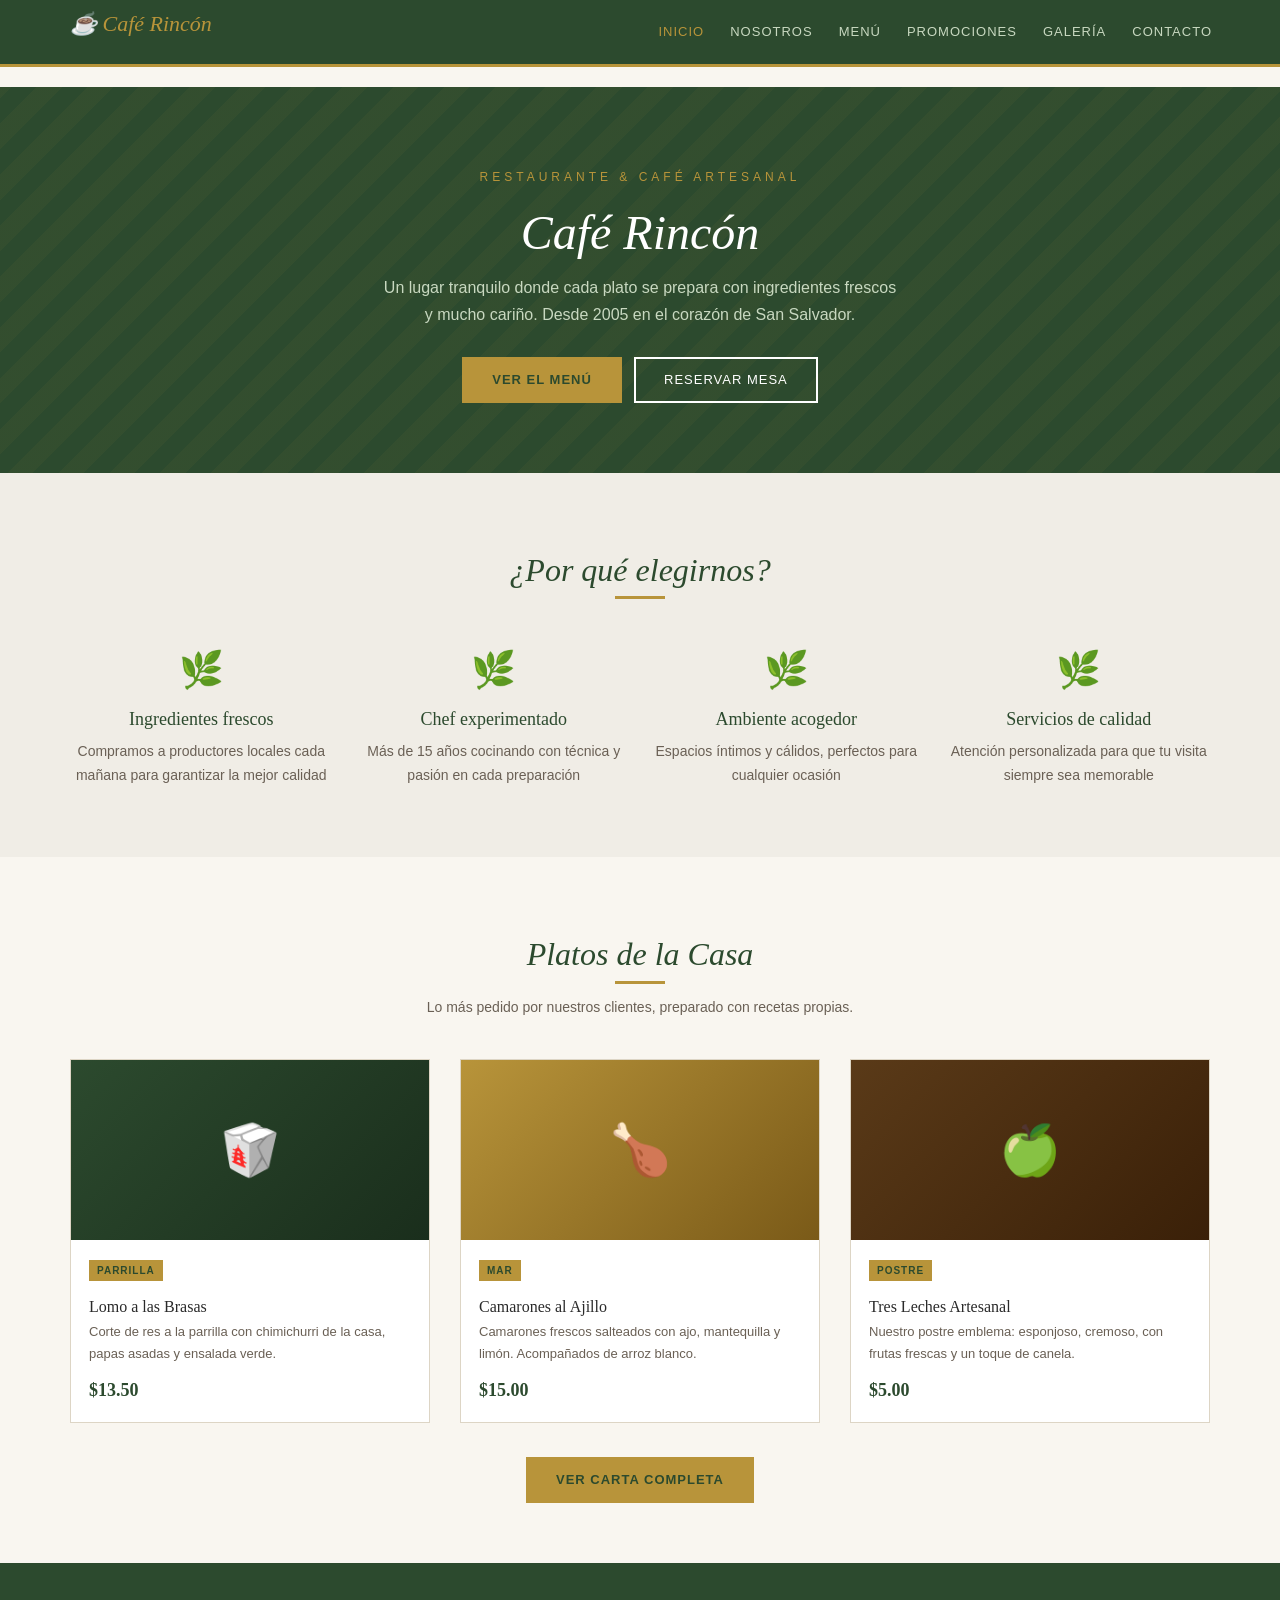
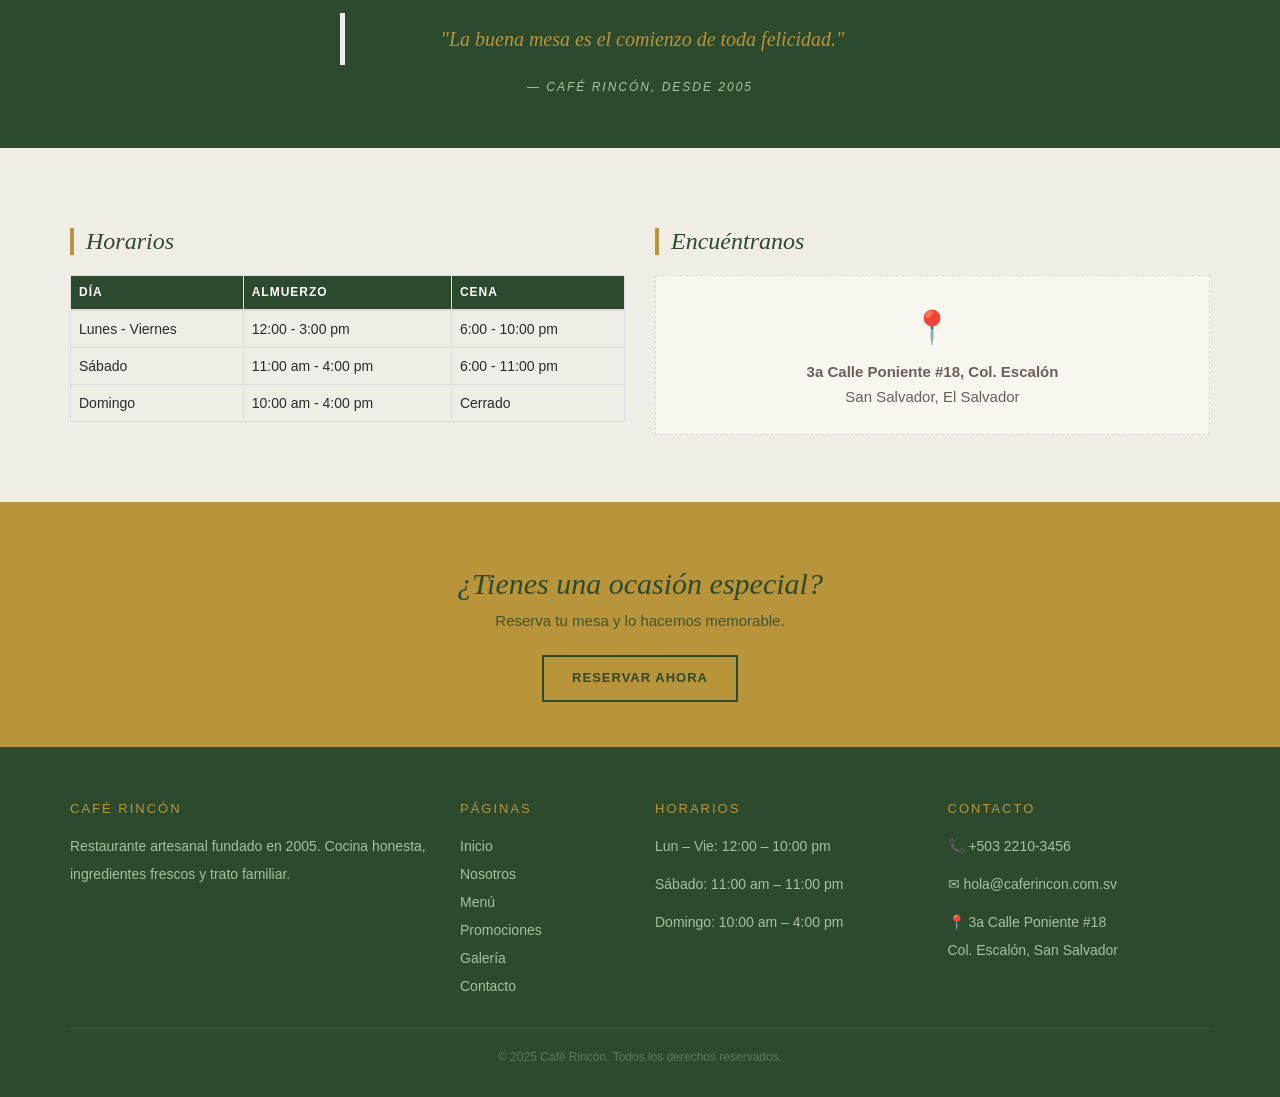
==== Proyecto LME/Cafe_Rincon/vista/index.html @ 7c736cfb "Commit principal" ====
<!DOCTYPE html>
<html lang="es">

<head>
    <meta charset="UTF-8">
    <meta name="viewport" content="width=device-width, initial-scale=1.0">
    <title>Café Rincón - Inicio</title>
    <link rel="stylesheet" href="https://maxcdn.bootstrapcdn.com/bootstrap/3.3.7/css/bootstrap.min.css">
    <link rel="stylesheet" href="../css/style.css">
</head>

<body>

    <!-- NAV-->
    <div id="nav"></div>

    <!-- HEADER -->
    <header class="hero">
        <div class="container">
            <p class="etiqueta">Restaurante &amp; Café Artesanal</p>
            <h1>Café Rincón</h1>
            <p>Un lugar tranquilo donde cada plato se prepara con ingredientes frescos y mucho cariño. Desde 2005 en el
                corazón de San Salvador.</p>
            <a href="menu.html" class="btn-rincon">Ver el Menú</a>
            <a href="contacto.html" class="btn-rincon-borde">Reservar Mesa</a>
        </div>
    </header>

    <!-- POR QUÉ ELEGIRNOS-->
    <section class="seccion-alt">
        <div class="container">
            <div class="titulo-s">
                <h2>¿Por qué elegirnos?</h2>
                <div class="raya"></div>
            </div>
            <div class="row text-center">
                <div class="col-md-3 col-sm-6">
                    <p class="icono-razon">&#127807;</p>
                    <h4 class="titulo-razon">Ingredientes frescos</h4>
                    <p class="texto-razon">Compramos a productores locales cada mañana para garantizar la mejor calidad
                    </p>
                </div>
                <div class="col-md-3 col-sm-6">
                    <p class="icono-razon">&#127807;</p>
                    <h4 class="titulo-razon">Chef experimentado</h4>
                    <p class="texto-razon">Más de 15 años cocinando con técnica y pasión en cada preparación</p>
                </div>
                <div class="col-md-3 col-sm-6">
                    <p class="icono-razon">&#127807;</p>
                    <h4 class="titulo-razon">Ambiente acogedor</h4>
                    <p class="texto-razon">Espacios íntimos y cálidos, perfectos para cualquier ocasión</p>
                </div>
                <div class="col-md-3 col-sm-6">
                    <p class="icono-razon">&#127807;</p>
                    <h4 class="titulo-razon">Servicios de calidad</h4>
                    <p class="texto-razon">Atención personalizada para que tu visita siempre sea memorable</p>
                </div>
            </div>
        </div>
    </section>

    <!-- PLATOS DESTACADOS-->
    <section class="seccion">
        <div class="container">
            <div class="titulo-s">
                <h2>Platos de la Casa</h2>
                <div class="raya"></div>
                <p>Lo más pedido por nuestros clientes, preparado con recetas propias.</p>
            </div>
            <div class="row">
                <div class="col-md-4 col-sm-6">
                    <div class="card-plato">
                        <div class="img-slot img-slot-parrilla">&#129377;</div>
                        <div class="info">
                            <span class="etiqueta-cat">Parrilla</span>
                            <h4>Lomo a las Brasas</h4>
                            <p>Corte de res a la parrilla con chimichurri de la casa, papas asadas y ensalada verde.</p>
                            <span class="precio">$13.50</span>
                        </div>
                    </div>
                </div>
                <div class="col-md-4 col-sm-6">
                    <div class="card-plato">
                        <div class="img-slot img-slot-mar">&#127831;</div>
                        <div class="info">
                            <span class="etiqueta-cat">Mar</span>
                            <h4>Camarones al Ajillo</h4>
                            <p>Camarones frescos salteados con ajo, mantequilla y limón. Acompañados de arroz blanco.
                            </p>
                            <span class="precio">$15.00</span>
                        </div>
                    </div>
                </div>
                <div class="col-md-4 col-sm-6">
                    <div class="card-plato">
                        <div class="img-slot img-slot-postre">&#127823;</div>
                        <div class="info">
                            <span class="etiqueta-cat">Postre</span>
                            <h4>Tres Leches Artesanal</h4>
                            <p>Nuestro postre emblema: esponjoso, cremoso, con frutas frescas y un toque de canela.</p>
                            <span class="precio">$5.00</span>
                        </div>
                    </div>
                </div>
            </div>
            <div class="text-center btn-ver-carta">
                <a href="menu.html" class="btn-rincon">Ver Carta Completa</a>
            </div>
        </div>
    </section>

    <!-- CITA -->
    <div class="cita-bloque">
        <div class="container">
            <blockquote>"La buena mesa es el comienzo de toda felicidad."</blockquote>
            <cite>— Café Rincón, desde 2005</cite>
        </div>
    </div>

    <!-- HORARIOS-->
    <section class="seccion-alt">
        <div class="container">
            <div class="row">
                <div class="col-md-6">
                    <h3 class="titulo-seccion-lateral">Horarios</h3>
                    <div class="table-responsive">
                        <table class="table tabla-simple table-bordered">
                            <thead>
                                <tr>
                                    <th>Día</th>
                                    <th>Almuerzo</th>
                                    <th>Cena</th>
                                </tr>
                            </thead>
                            <tbody>
                                <tr>
                                    <td>Lunes - Viernes</td>
                                    <td>12:00 - 3:00 pm</td>
                                    <td>6:00 - 10:00 pm</td>
                                </tr>
                                <tr>
                                    <td>Sábado</td>
                                    <td>11:00 am - 4:00 pm</td>
                                    <td>6:00 - 11:00 pm</td>
                                </tr>
                                <tr>
                                    <td>Domingo</td>
                                    <td>10:00 am - 4:00 pm</td>
                                    <td>Cerrado</td>
                                </tr>
                            </tbody>
                        </table>
                    </div>
                </div>
                <div class="col-md-6">
                    <h3 class="titulo-seccion-lateral">Encuéntranos</h3>
                    <div class="mapa-placeholder">
                        <div>
                            <p class="mapa-icono">&#128205;</p>
                            <p class="mapa-direccion"><strong>3a Calle Poniente #18, Col. Escalón</strong><br>San
                                Salvador, El Salvador</p>
                        </div>
                    </div>
                </div>
            </div>
        </div>
        </div>
    </section>

    <!-- CTA RESERVACIÓN -->
    <section class="seccion-cta">
        <div class="container">
            <h2 class="cta-titulo">¿Tienes una ocasión especial?</h2>
            <p class="cta-subtitulo">Reserva tu mesa y lo hacemos memorable.</p>
            <a href="contacto.html" class="btn-rincon cta-btn">Reservar Ahora</a>
        </div>
    </section>

    <!-- PIE -->

    <div id="fot"></div>

    <script>
        document.addEventListener("DOMContentLoaded", function () {
            fetch("../componentes/nav.html")
                .then(r => r.text())
                .then(data => {
                    document.getElementById("nav").innerHTML = data;
                });
        });
    </script>

    <script>
        document.addEventListener("DOMContentLoaded", function () {
            fetch("../componentes/footer.html")
                .then(r => r.text())
                .then(data => {
                    document.getElementById("fot").innerHTML = data;
                });
        });
    </script>
    <script src="https://maxcdn.bootstrapcdn.com/bootstrap/3.3.7/js/bootstrap.min.js"></script>
</body>

</html>
---- Proyecto LME/Cafe_Rincon/css/style.css ----
/* ============================================
   CAFÉ RINCÓN — Hoja de Estilos
   Lenguaje de Marcado, Diseño Web y Gestores de Contenido
   Universidad Don Bosco
   ============================================ */

/* --- Variables --- */
:root {
    --verde:    #2C4A2E;
    --dorado:   #B8943A;
    --fondo:    #F9F6F0;
    --gris:     #F0EDE6;
    --texto:    #2A2A2A;
    --suave:    #6A6055;
    --borde:    #DDD5C5;
    --fuente-t: Georgia, 'Times New Roman', serif;
    --fuente-c: 'Trebuchet MS', Verdana, sans-serif;
}

* { box-sizing: border-box; }

body {
    background-color: var(--fondo);
    color: var(--texto);
    font-family: var(--fuente-c);
    font-size: 15px;
    line-height: 1.7;
}

h1, h2, h3, h4 { font-family: var(--fuente-t); }

a { color: var(--verde); text-decoration: none; }
a:hover { color: var(--dorado); text-decoration: none; }

/* ============================================
   NAVEGACIÓN
   ============================================ */
.navbar-rincon {
    background-color: var(--verde);
    border-bottom: 3px solid var(--dorado);
    padding: 0;
}
.navbar-rincon .navbar-brand {
    color: var(--dorado);
    font-family: var(--fuente-t);
    font-size: 22px;
    font-style: italic;
    padding: 14px 15px;
}
.navbar-rincon .navbar-brand:hover { color: #fff; }

.navbar-rincon .nav-link {
    color: #C8D8C0 !important;
    font-size: 13px;
    text-transform: uppercase;
    letter-spacing: 1px;
    padding: 22px 13px !important;
}
.navbar-rincon .nav-link:hover,
.navbar-rincon .nav-link.activo {
    color: var(--dorado) !important;
}
.navbar-toggler-icon {
    background-image: url("data:image/svg+xml,%3csvg xmlns='http://www.w3.org/2000/svg' viewBox='0 0 30 30'%3e%3cpath stroke='rgba%28184,148,58,1%29' stroke-linecap='round' stroke-width='2' d='M4 7h22M4 15h22M4 23h22'/%3e%3c/svg%3e");
}

/* ============================================
   HERO
   ============================================ */
.hero {
    background-color: var(--verde);
    background-image: repeating-linear-gradient(
        -45deg,
        transparent,
        transparent 18px,
        rgba(184,148,58,0.05) 18px,
        rgba(184,148,58,0.05) 36px
    );
    padding: 80px 0 70px;
    text-align: center;
}
.hero .etiqueta {
    color: var(--dorado);
    font-size: 12px;
    text-transform: uppercase;
    letter-spacing: 4px;
    margin-bottom: 12px;
}
.hero h1 {
    color: #fff;
    font-size: 48px;
    font-style: italic;
    margin-bottom: 14px;
}
.hero p {
    color: #C8D8C0;
    font-size: 16px;
    max-width: 520px;
    margin: 0 auto 28px;
}

/* ============================================
   BOTONES
   ============================================ */
.btn-rincon {
    background-color: var(--dorado);
    color: var(--verde);
    border: 2px solid var(--dorado);
    padding: 10px 28px;
    font-size: 13px;
    text-transform: uppercase;
    letter-spacing: 1px;
    border-radius: 0;
    display: inline-block;
    font-family: var(--fuente-c);
    font-weight: bold;
}
.btn-rincon:hover {
    background-color: transparent;
    color: var(--dorado);
}
.btn-rincon-borde {
    background-color: transparent;
    color: #fff;
    border: 2px solid #fff;
    padding: 10px 28px;
    font-size: 13px;
    text-transform: uppercase;
    letter-spacing: 1px;
    border-radius: 0;
    display: inline-block;
    font-family: var(--fuente-c);
    margin-left: 8px;
}
.btn-rincon-borde:hover {
    background-color: #fff;
    color: var(--verde);
}

/* ============================================
   SECCIONES
   ============================================ */
.seccion     { padding: 60px 0; }
.seccion-alt { padding: 60px 0; background-color: var(--gris); }

.titulo-s {
    text-align: center;
    margin-bottom: 40px;
}
.titulo-s h2 {
    font-size: 32px;
    color: var(--verde);
    font-style: italic;
    margin-bottom: 8px;
}
.titulo-s .raya {
    width: 50px;
    height: 3px;
    background: var(--dorado);
    margin: 0 auto 12px;
}
.titulo-s p {
    color: var(--suave);
    font-size: 14px;
    max-width: 480px;
    margin: 0 auto;
}

/* ============================================
   CARDS DE PLATILLOS
   ============================================ */
.card-plato {
    background: #fff;
    border: 1px solid var(--borde);
    margin-bottom: 24px;
}
.card-plato .img-slot {
    width: 100%;
    height: 180px;
    display: flex;
    align-items: center;
    justify-content: center;
    font-size: 50px;
}
.card-plato .info {
    padding: 16px 18px;
}
.card-plato .etiqueta-cat {
    background: var(--dorado);
    color: var(--verde);
    font-size: 10px;
    text-transform: uppercase;
    letter-spacing: 1px;
    padding: 2px 8px;
    display: inline-block;
    margin-bottom: 7px;
    font-weight: bold;
}
.card-plato h4 {
    font-size: 16px;
    margin-bottom: 5px;
    color: var(--texto);
}
.card-plato p {
    font-size: 13px;
    color: var(--suave);
    margin-bottom: 10px;
}
.card-plato .precio {
    font-size: 18px;
    font-family: var(--fuente-t);
    color: var(--verde);
    font-weight: bold;
}

/* ============================================
   CABECERA DE PÁGINA INTERNA
   ============================================ */
.cab-pagina {
    background: var(--verde);
    padding: 38px 0;
    text-align: center;
    border-bottom: 3px solid var(--dorado);
}
.cab-pagina h1 {
    color: #fff;
    font-size: 34px;
    font-style: italic;
    margin-bottom: 5px;
}
.cab-pagina .ruta {
    color: #A8C8A0;
    font-size: 13px;
}
.cab-pagina .ruta a { color: var(--dorado); }

/* ============================================
   TABLA
   ============================================ */
.tabla-simple th {
    background-color: var(--verde);
    color: #fff;
    padding: 10px 14px;
    text-transform: uppercase;
    letter-spacing: 1px;
    font-size: 12px;
    font-family: var(--fuente-c);
}
.tabla-simple td {
    padding: 10px 14px;
    border-bottom: 1px solid var(--borde);
    font-size: 14px;
}
.tabla-simple tr:nth-child(even) td { background: var(--gris); }

/* ============================================
   FORMULARIO
   ============================================ */
.caja-form {
    background: #fff;
    border: 1px solid var(--borde);
    padding: 32px 28px;
}
.caja-form label {
    font-size: 12px;
    text-transform: uppercase;
    letter-spacing: 1px;
    color: var(--texto);
    font-weight: bold;
    margin-bottom: 4px;
    display: block;
}
.caja-form .form-control {
    border-radius: 0;
    border: 1px solid var(--borde);
    background-color: var(--fondo);
    font-size: 14px;
    padding: 9px 12px;
    color: var(--texto);
}
.caja-form .form-control:focus {
    border-color: var(--dorado);
    box-shadow: 0 0 0 2px rgba(184,148,58,0.2);
    outline: none;
}

/* ============================================
   DATO DE CONTACTO
   ============================================ */
.dato {
    display: flex;
    gap: 14px;
    margin-bottom: 20px;
    align-items: flex-start;
}
.dato .ico {
    font-size: 22px;
    color: var(--dorado);
    flex-shrink: 0;
    margin-top: 2px;
}
.dato h5 {
    font-size: 12px;
    text-transform: uppercase;
    letter-spacing: 1px;
    color: var(--verde);
    margin-bottom: 2px;
}
.dato p { font-size: 14px; margin: 0; color: var(--suave); }

/* ============================================
   CITA OSCURA
   ============================================ */
.cita-bloque {
    background: var(--verde);
    padding: 50px 0;
    text-align: center;
}
.cita-bloque blockquote {
    font-family: var(--fuente-t);
    font-size: 20px;
    font-style: italic;
    color: var(--dorado);
    max-width: 600px;
    margin: 0 auto 8px;
    line-height: 1.6;
}
.cita-bloque cite {
    color: #A8C8A0;
    font-size: 12px;
    text-transform: uppercase;
    letter-spacing: 2px;
}

/* ============================================
   PROMOCIÓN
   ============================================ */
.card-promo {
    background: var(--verde);
    color: #fff;
    padding: 26px 22px;
    margin-bottom: 24px;
    border-bottom: 4px solid var(--dorado);
}
.card-promo h3 {
    color: var(--dorado);
    font-size: 20px;
    font-style: italic;
    margin-bottom: 8px;
}
.card-promo p {
    color: #C0D0B8;
    font-size: 14px;
    margin-bottom: 6px;
}
.card-promo .p-antes {
    text-decoration: line-through;
    color: #8A9A82;
    font-size: 14px;
}
.card-promo .p-nuevo {
    font-size: 26px;
    font-family: var(--fuente-t);
    color: var(--dorado);
    font-weight: bold;
}
.card-promo .vigencia {
    font-size: 12px;
    color: #8A9A82;
    font-style: italic;
    margin-top: 8px;
}

/* ============================================
   GALERÍA
   ============================================ */
.g-item {
    margin-bottom: 20px;
    border: 3px solid #fff;
    box-shadow: 0 2px 6px rgba(0,0,0,0.1);
    overflow: hidden;
}
.g-item .slot {
    width: 100%;
    height: 195px;
    display: flex;
    align-items: center;
    justify-content: center;
    font-size: 50px;
    color: #fff;
}
.g-item .slot.v1 { background: var(--verde); }
.g-item .slot.v2 { background: #3D6B40; }
.g-item .slot.v3 { background: #1E3020; }
.g-item .slot.d1 { background: var(--dorado); }
.g-item .slot.d2 { background: #8A6C20; }
.g-item .slot.d3 { background: #5A4510; }

/* ============================================
   PIE DE PÁGINA
   ============================================ */
.pie {
    background: var(--verde);
    padding: 45px 0 18px;
    color: #A8C0A0;
    font-size: 14px;
}
.pie h5 {
    color: var(--dorado);
    font-size: 13px;
    text-transform: uppercase;
    letter-spacing: 2px;
    margin-bottom: 16px;
    font-family: var(--fuente-c);
}
.pie p, .pie ul li { color: #A8C0A0; line-height: 2; }
.pie ul { list-style: none; padding: 0; margin: 0; }
.pie ul li a { color: #A8C0A0; font-size: 14px; }
.pie ul li a:hover { color: var(--dorado); }
.pie .linea { border-top: 1px solid #3A5A3A; margin: 28px 0 16px; }
.pie .copy { text-align: center; color: #5A7A5A; font-size: 12px; }

/* ============================================
   MEDIA QUERIES
   ============================================ */

/* Tabletas: hasta 1024px */
@media (max-width: 1024px) {
    .hero h1 { font-size: 38px; }
}

/* Tabletas pequeñas: hasta 768px */
@media (max-width: 768px) {
    .hero { padding: 55px 20px 50px; }
    .hero h1 { font-size: 30px; }
    .hero p { font-size: 14px; }
    .seccion, .seccion-alt { padding: 42px 0; }
    .titulo-s h2 { font-size: 26px; }
    .cab-pagina h1 { font-size: 26px; }
    .cita-bloque blockquote { font-size: 17px; padding: 0 20px; }
    .btn-rincon-borde { margin-left: 0; margin-top: 10px; }
    .caja-form { padding: 22px 16px; }
}

/* Móviles: hasta 480px */
@media (max-width: 480px) {
    .hero h1 { font-size: 24px; }
    .hero .etiqueta { letter-spacing: 2px; }
    .titulo-s h2 { font-size: 22px; }
    .card-plato .img-slot { height: 150px; }
    .g-item .slot { height: 160px; }
    .pie { padding: 30px 0 14px; text-align: center; }
    .dato { flex-direction: column; }
    .card-promo .p-nuevo { font-size: 22px; }
}



/*CSS INDEX EXTRAIDO*/
/* =============================================
   ESTILOS EXTRAÍDOS DE index.html
   Café Rincón
   ============================================= */

/* --- SECCIÓN: ¿Por qué elegirnos? --- */
.icono-razon {
    font-size: 36px;
    margin-bottom: 8px;
}

.titulo-razon {
    color: var(--verde);
}

.texto-razon {
    font-size: 14px;
    color: var(--suave);
}

/* --- SECCIÓN: Platos destacados --- */
.img-slot-parrilla {
    background: linear-gradient(135deg, #2C4A2E, #1A2E1C);
}

.img-slot-mar {
    background: linear-gradient(135deg, #B8943A, #7A5A18);
}

.img-slot-postre {
    background: linear-gradient(135deg, #5A3A18, #3A2008);
}

.btn-ver-carta {
    margin-top: 10px;
}

/* --- SECCIÓN: Horarios y Encuéntranos --- */
.titulo-seccion-lateral {
    font-style: italic;
    color: var(--verde);
    border-left: 4px solid var(--dorado);
    padding-left: 12px;
    margin-bottom: 20px;
}

.mapa-placeholder {
    background: var(--fondo);
    border: 1px dashed var(--borde);
    height: 160px;
    display: flex;
    align-items: center;
    justify-content: center;
    text-align: center;
    color: var(--suave);
}

.mapa-icono {
    font-size: 32px;
    margin: 0;
}

.mapa-direccion {
    margin: 5px 0 0;
}

/* --- SECCIÓN: CTA Reservación --- */
.seccion-cta {
    background: var(--dorado);
    padding: 45px 0;
    text-align: center;
}

.cta-titulo {
    color: var(--verde);
    font-style: italic;
    margin-bottom: 8px;
}

.cta-subtitulo {
    color: var(--verde);
    font-size: 15px;
    margin-bottom: 22px;
    opacity: 0.85;
}

.cta-btn {
    border-color: var(--verde);
}



/*CSS EXTRAIDO DE GALERIA*/
/* =============================================
   ESTILOS EXTRAÍDOS DE galeria.html
   Café Rincón
   ============================================= */

/* --- SECCIÓN: Galería - Pie de cada imagen --- */
.galeria-label {
    font-size: 13px;
    color: var(--suave);
    margin-top: 6px;
}

/* --- SECCIÓN: Instalaciones - Tarjeta contenedora --- */
.card-instalacion {
    background: #fff;
    border: 1px solid var(--borde);
    padding: 22px;
    margin-bottom: 20px;
}

/* --- SECCIÓN: Instalaciones - Banner superior de la tarjeta --- */
.card-instalacion-banner {
    height: 150px;
    display: flex;
    align-items: center;
    justify-content: center;
    font-size: 54px;
    color: #fff;
    margin-bottom: 16px;
}

.card-instalacion-banner.verde {
    background: var(--verde);
}

.card-instalacion-banner.dorado {
    background: var(--dorado);
}

/* --- SECCIÓN: Instalaciones - Título y texto --- */
.card-instalacion h4 {
    color: var(--verde);
    font-style: italic;
    margin-bottom: 8px;
}

.card-instalacion p {
    font-size: 14px;
    color: var(--suave);
}

/* --- SECCIÓN: Ubicación - Mapa placeholder --- */
.mapa-ubicacion {
    background: var(--gris);
    border: 1px dashed var(--borde);
    height: 260px;
    display: flex;
    align-items: center;
    justify-content: center;
    text-align: center;
    color: var(--suave);
}

.mapa-ubicacion-icono {
    font-size: 40px;
    margin: 0 0 8px;
}

.mapa-ubicacion-titulo {
    font-size: 16px;
    color: var(--texto);
}

.mapa-ubicacion-nota {
    font-size: 12px;
    color: #B0A090;
}


/*CSS DE CONTACTOS*/

/* =============================================
   ESTILOS EXTRAÍDOS DE contacto.html
   Café Rincón
   ============================================= */

/* --- SECCIÓN: Formulario - Título y subtítulo --- */
.form-titulo {
    color: var(--verde);
    font-style: italic;
    margin-bottom: 5px;
}

.form-subtitulo {
    font-size: 14px;
    color: var(--suave);
    margin-bottom: 22px;
}

/* --- SECCIÓN: Formulario - Botón enviar --- */
.btn-enviar {
    width: 100%;
    padding: 13px;
    font-size: 14px;
}

/* --- SECCIÓN: Panel lateral - Tarjeta de contacto --- */
.card-contacto {
    background: #fff;
    border: 1px solid var(--borde);
    padding: 22px;
    margin-bottom: 20px;
}

.card-contacto h4 {
    color: var(--verde);
    font-style: italic;
    border-left: 4px solid var(--dorado);
    padding-left: 10px;
    margin-bottom: 18px;
}

/* --- SECCIÓN: Panel lateral - Bloque de horarios --- */
.card-horarios {
    background: var(--verde);
    padding: 22px;
}

.card-horarios-titulo {
    color: var(--dorado);
    font-size: 12px;
    text-transform: uppercase;
    letter-spacing: 2px;
    font-family: 'Trebuchet MS', sans-serif;
    margin-bottom: 14px;
}

.card-horarios p {
    color: #C0D8B8;
    font-size: 14px;
    margin-bottom: 6px;
}

.card-horarios p:last-child {
    margin-bottom: 0;
}

/*CSS EXTRAIDO DE MENU*/

/* =============================================
   ESTILOS EXTRAÍDOS DE menu.html
   Café Rincón
   ============================================= */

/* --- SECCIÓN: Aviso superior --- */
.aviso-menu {
    background: var(--gris);
    padding: 16px 0;
    border-bottom: 1px solid var(--borde);
    text-align: center;
}

.aviso-menu p {
    font-size: 14px;
    color: var(--suave);
    margin: 0;
}

/* --- SECCIÓN: Títulos de categoría (Entradas, Platos Fuertes, Bebidas, Postres) --- */
.titulo-categoria {
    color: var(--verde);
    font-style: italic;
    border-left: 4px solid var(--dorado);
    padding-left: 12px;
    margin: 0 0 20px;
}

.titulo-categoria.con-margen {
    margin: 30px 0 20px;
}

/* --- SECCIÓN: img-slot por colores de cada plato --- */

/* Entradas */
.img-slot-ceviche {
    background: linear-gradient(135deg, #B8943A, #7A5A18);
}

.img-slot-sopa {
    background: linear-gradient(135deg, #4A6A2A, #2A4010);
}

.img-slot-ensalada {
    background: linear-gradient(135deg, #3A6A3A, #1A3A1A);
}

/* Platos fuertes */
.img-slot-lomo {
    background: linear-gradient(135deg, #2C4A2E, #1A2E1C);
}

.img-slot-camarones {
    background: linear-gradient(135deg, #1A4A6A, #0A2A3A);
}

.img-slot-pollo {
    background: linear-gradient(135deg, #6A3A18, #3A1808);
}

.img-slot-fettuccine {
    background: linear-gradient(135deg, #4A3A6A, #2A1A3A);
}

.img-slot-risotto {
    background: linear-gradient(135deg, #2A6A2A, #0A3A0A);
}

/* Postres */
.img-slot-tresleches {
    background: linear-gradient(135deg, #B8943A, #7A5A18);
}

.img-slot-volcan {
    background: linear-gradient(135deg, #3A1808, #1A0A05);
}

.img-slot-flan {
    background: linear-gradient(135deg, #1A6A4A, #0A3A2A);
}
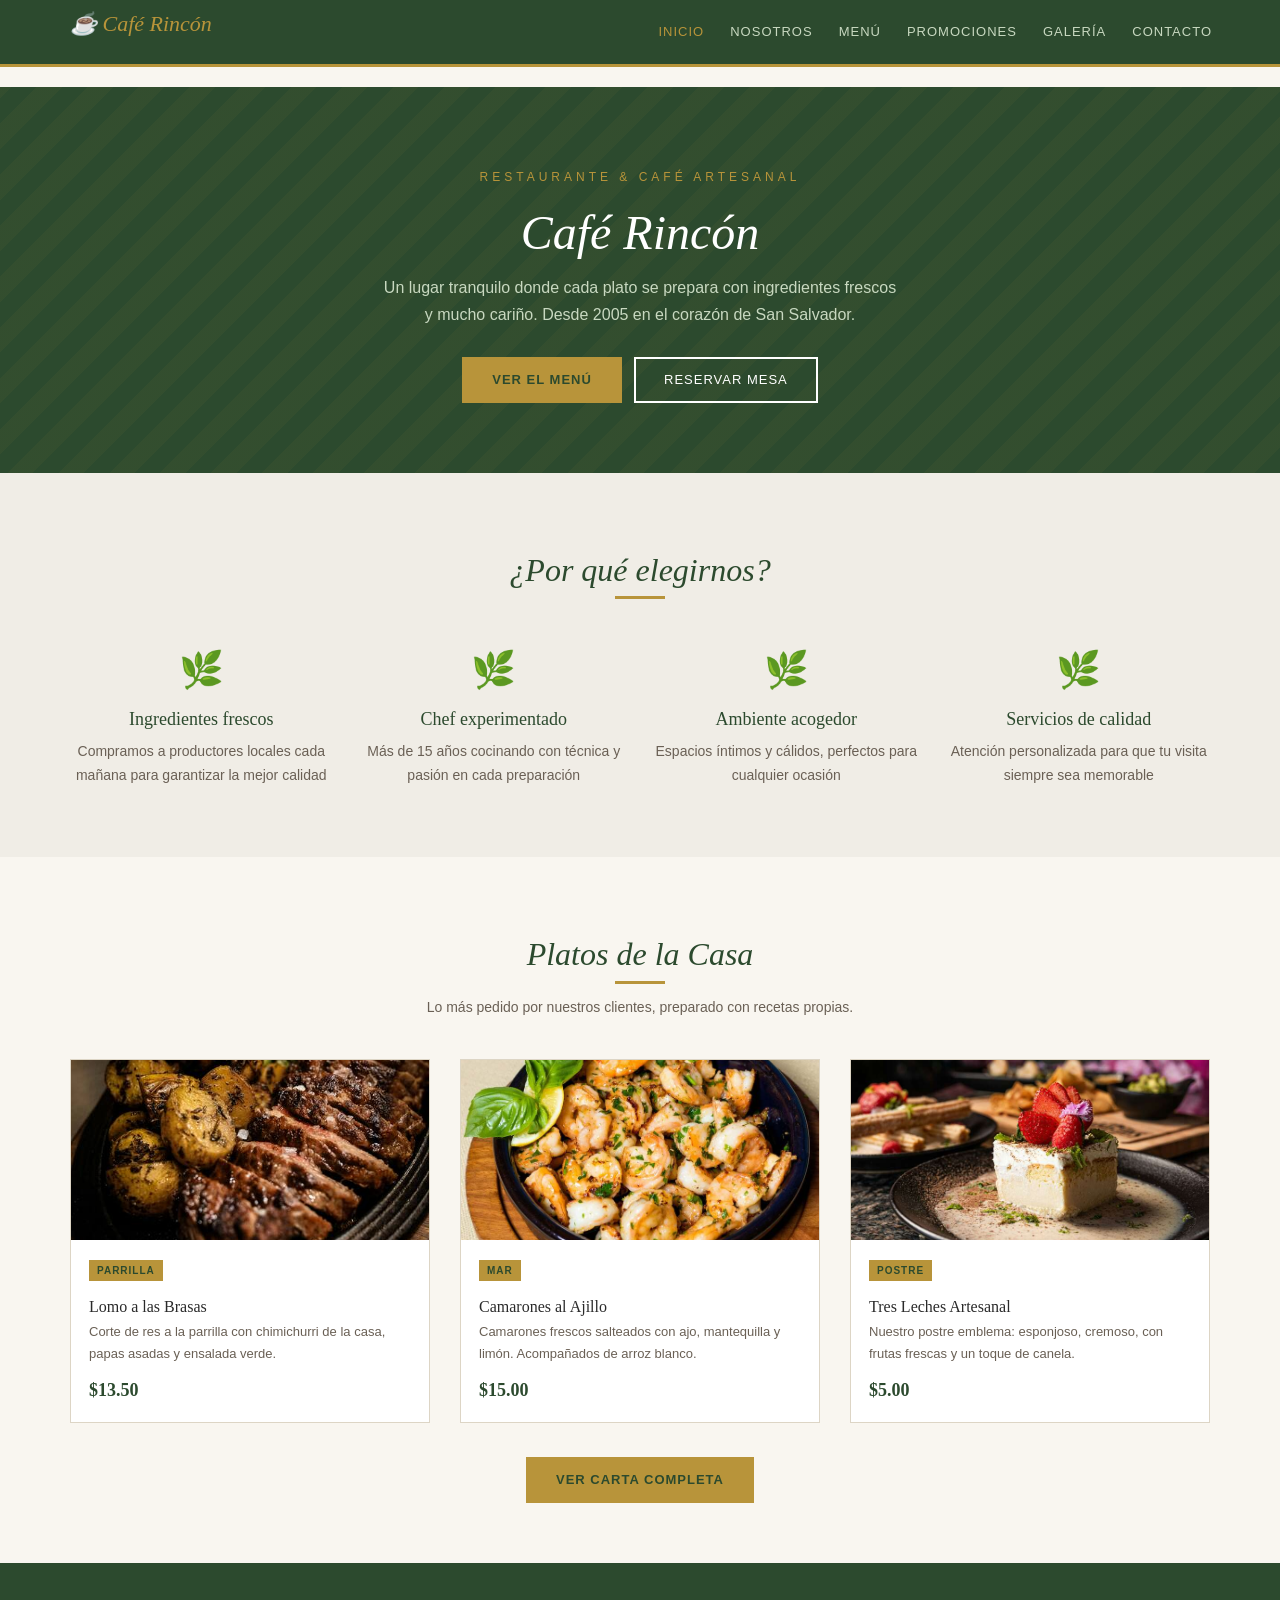
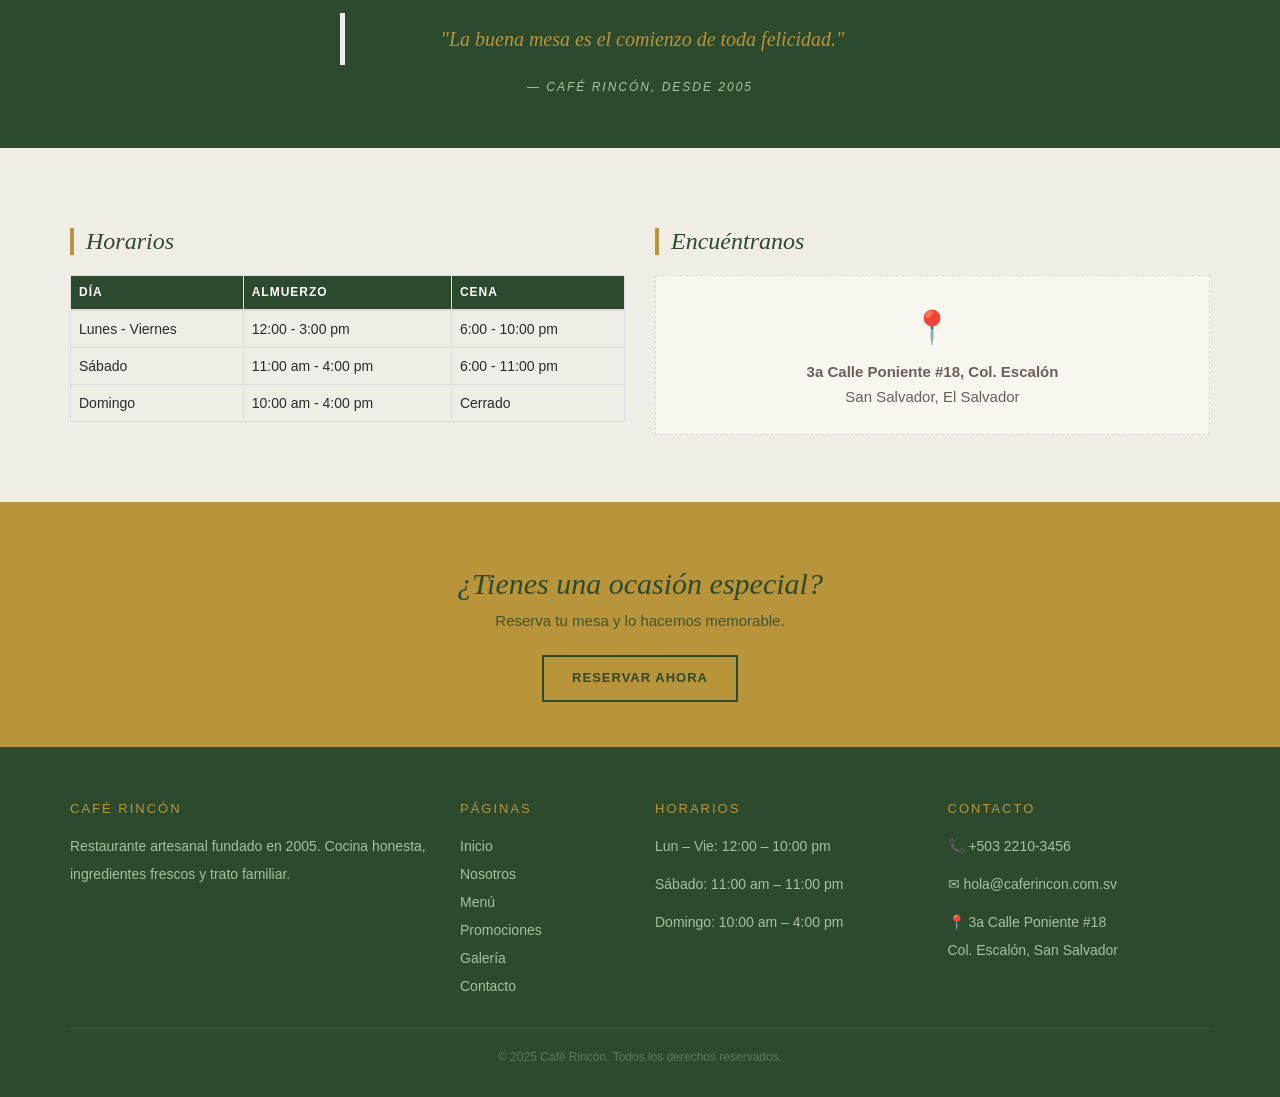
==== commit 2d347093: "feat: agregar imágenes reales al menú e index" ====
--- a/Proyecto LME/Cafe_Rincon/vista/index.html
+++ b/Proyecto LME/Cafe_Rincon/vista/index.html
@@ -70,7 +70,7 @@
             <div class="row">
                 <div class="col-md-4 col-sm-6">
                     <div class="card-plato">
-                        <div class="img-slot img-slot-parrilla">&#129377;</div>
+                        <div class="img-slot img-slot-parrilla"></div>
                         <div class="info">
                             <span class="etiqueta-cat">Parrilla</span>
                             <h4>Lomo a las Brasas</h4>
@@ -81,7 +81,7 @@
                 </div>
                 <div class="col-md-4 col-sm-6">
                     <div class="card-plato">
-                        <div class="img-slot img-slot-mar">&#127831;</div>
+                        <div class="img-slot img-slot-mar"></div>
                         <div class="info">
                             <span class="etiqueta-cat">Mar</span>
                             <h4>Camarones al Ajillo</h4>
@@ -93,7 +93,7 @@
                 </div>
                 <div class="col-md-4 col-sm-6">
                     <div class="card-plato">
-                        <div class="img-slot img-slot-postre">&#127823;</div>
+                        <div class="img-slot img-slot-postre"></div>
                         <div class="info">
                             <span class="etiqueta-cat">Postre</span>
                             <h4>Tres Leches Artesanal</h4>
--- a/Proyecto LME/Cafe_Rincon/css/style.css
+++ b/Proyecto LME/Cafe_Rincon/css/style.css
@@ -479,15 +479,21 @@
 
 /* --- SECCIÓN: Platos destacados --- */
 .img-slot-parrilla {
-    background: linear-gradient(135deg, #2C4A2E, #1A2E1C);
+    background-image: url('../img/lomo-asado.jpg');
+    background-size: cover;
+    background-position: center;
 }
 
 .img-slot-mar {
-    background: linear-gradient(135deg, #B8943A, #7A5A18);
+    background-image: url('../img/camarones-ajillo.jpg');
+    background-size: cover;
+    background-position: center;
 }
 
 .img-slot-postre {
-    background: linear-gradient(135deg, #5A3A18, #3A2008);
+    background-image: url('../img/tres-leches.jpg');
+    background-size: cover;
+    background-position: center;
 }
 
 .btn-ver-carta {
@@ -731,51 +737,212 @@
     margin: 30px 0 20px;
 }
 
-/* --- SECCIÓN: img-slot por colores de cada plato --- */
+/* --- SECCIÓN: img-slot con imágenes reales --- */
 
 /* Entradas */
 .img-slot-ceviche {
-    background: linear-gradient(135deg, #B8943A, #7A5A18);
+    background-image: url('../img/ceviche-camaron.jpg');
+    background-size: cover;
+    background-position: center;
 }
 
 .img-slot-sopa {
-    background: linear-gradient(135deg, #4A6A2A, #2A4010);
+    background-image: url('../img/sopa-res.jpg');
+    background-size: cover;
+    background-position: center;
 }
 
 .img-slot-ensalada {
-    background: linear-gradient(135deg, #3A6A3A, #1A3A1A);
+    background-image: url('../img/ensalada-fresca.jpg');
+    background-size: cover;
+    background-position: center;
 }
 
 /* Platos fuertes */
 .img-slot-lomo {
-    background: linear-gradient(135deg, #2C4A2E, #1A2E1C);
+    background-image: url('../img/lomo-asado.jpg');
+    background-size: cover;
+    background-position: center;
 }
 
 .img-slot-camarones {
-    background: linear-gradient(135deg, #1A4A6A, #0A2A3A);
+    background-image: url('../img/camarones-ajillo.jpg');
+    background-size: cover;
+    background-position: center;
 }
 
 .img-slot-pollo {
-    background: linear-gradient(135deg, #6A3A18, #3A1808);
+    background-image: url('../img/pollo-tamarindo.jpg');
+    background-size: cover;
+    background-position: center;
 }
 
 .img-slot-fettuccine {
-    background: linear-gradient(135deg, #4A3A6A, #2A1A3A);
+    background-image: url('../img/fettuccine-pesto.jpg');
+    background-size: cover;
+    background-position: center;
 }
 
 .img-slot-risotto {
-    background: linear-gradient(135deg, #2A6A2A, #0A3A0A);
+    background-image: url('../img/rissotto-hongos.jpg');
+    background-size: cover;
+    background-position: center;
 }
 
 /* Postres */
 .img-slot-tresleches {
-    background: linear-gradient(135deg, #B8943A, #7A5A18);
+    background-image: url('../img/tres-leches.jpg');
+    background-size: cover;
+    background-position: center;
 }
 
 .img-slot-volcan {
-    background: linear-gradient(135deg, #3A1808, #1A0A05);
+    background-image: url('../img/volcan-chocolate.jpg');
+    background-size: cover;
+    background-position: center;
 }
 
 .img-slot-flan {
-    background: linear-gradient(135deg, #1A6A4A, #0A3A2A);
-}+    background-image: url('../img/flan-coco.jpg');
+    background-size: cover;
+    background-position: center;
+}
+
+/*CSS EXTRAIDO DE NOSOTROS*/
+
+/* =============================================
+   ESTILOS EXTRAÍDOS DE nosotros.html
+   Café Rincón
+   ============================================= */
+
+/* --- SECCIÓN: Historia - Título con borde lateral --- */
+.titulo-borde {
+    color: var(--verde);
+    font-style: italic;
+    border-left: 4px solid var(--dorado);
+    padding-left: 12px;
+    margin-bottom: 16px;
+}
+
+/* --- SECCIÓN: Historia - Placeholder de imagen --- */
+.img-placeholder {
+    background: linear-gradient(160deg, #2C4A2E, #B8943A);
+    height: 280px;
+    display: flex;
+    align-items: center;
+    justify-content: center;
+    margin-bottom: 18px;
+}
+
+.img-placeholder span {
+    font-size: 80px;
+}
+
+/* --- SECCIÓN: Stats/Estadísticas - Contenedor --- */
+.contenedor-stats {
+    background: var(--gris);
+    border: 1px solid var(--borde);
+    padding: 18px;
+}
+
+/* --- SECCIÓN: Stats - Celdas con bordes --- */
+.stat-borde-right {
+    border-right: 1px solid var(--borde);
+    padding-bottom: 10px;
+}
+
+.stat-borde-right-top {
+    border-right: 1px solid var(--borde);
+    border-top: 1px solid var(--borde);
+    padding-top: 10px;
+    padding-bottom: 0;
+}
+
+.stat-borde-top {
+    border-top: 1px solid var(--borde);
+    padding-top: 10px;
+    padding-bottom: 0;
+}
+
+/* --- SECCIÓN: Stats - Números y etiquetas --- */
+.stat-numero {
+    font-size: 30px;
+    color: var(--dorado);
+    font-family: Georgia, serif;
+    font-weight: bold;
+    margin: 0;
+}
+
+.stat-label {
+    font-size: 12px;
+    color: var(--suave);
+    text-transform: uppercase;
+    letter-spacing: 1px;
+    margin: 0;
+}
+
+/* --- SECCIÓN: Misión y Visión - Tarjetas --- */
+.card-mvv {
+    background: #fff;
+    border: 1px solid var(--borde);
+    border-top: 4px solid var(--verde);
+    padding: 25px;
+    margin-bottom: 20px;
+}
+
+.card-mvv.dorado {
+    border-top-color: var(--dorado);
+}
+
+.titulo-mvv {
+    color: var(--verde);
+    font-style: italic;
+    margin-bottom: 10px;
+}
+
+.titulo-mvv.dorado {
+    color: var(--dorado);
+}
+
+/* --- SECCIÓN: Valores - Iconos y textos --- */
+.valor-icono {
+    font-size: 34px;
+    margin-bottom: 8px;
+}
+
+.valor-titulo {
+    color: var(--verde);
+    margin-bottom: 8px;
+}
+
+.valor-texto {
+    font-size: 14px;
+    color: var(--suave);
+}
+
+
+/*CSS EXTRAIDO DE PROMOCIONES*/
+
+/* =============================================
+   ESTILOS EXTRAÍDOS DE promociones.html
+   Café Rincón
+   ============================================= */
+
+/* --- SECCIÓN: Botón pequeño para promociones --- */
+.btn-promo-sm {
+    font-size: 12px;
+    padding: 7px 18px;
+    margin-top: 8px;
+}
+
+/* --- SECCIÓN: Cards de promoción - Variantes de color --- */
+.card-promo.verde-oscuro {
+    background: #1A3A1A;
+}
+
+.card-promo.azul-oscuro {
+    background: #1A2A3A;
+}
+
+
+/*CSS RESTANTE FAVOR INDICA Y SEPARA A QUE PAGINA CORRESPONDE CSS*/
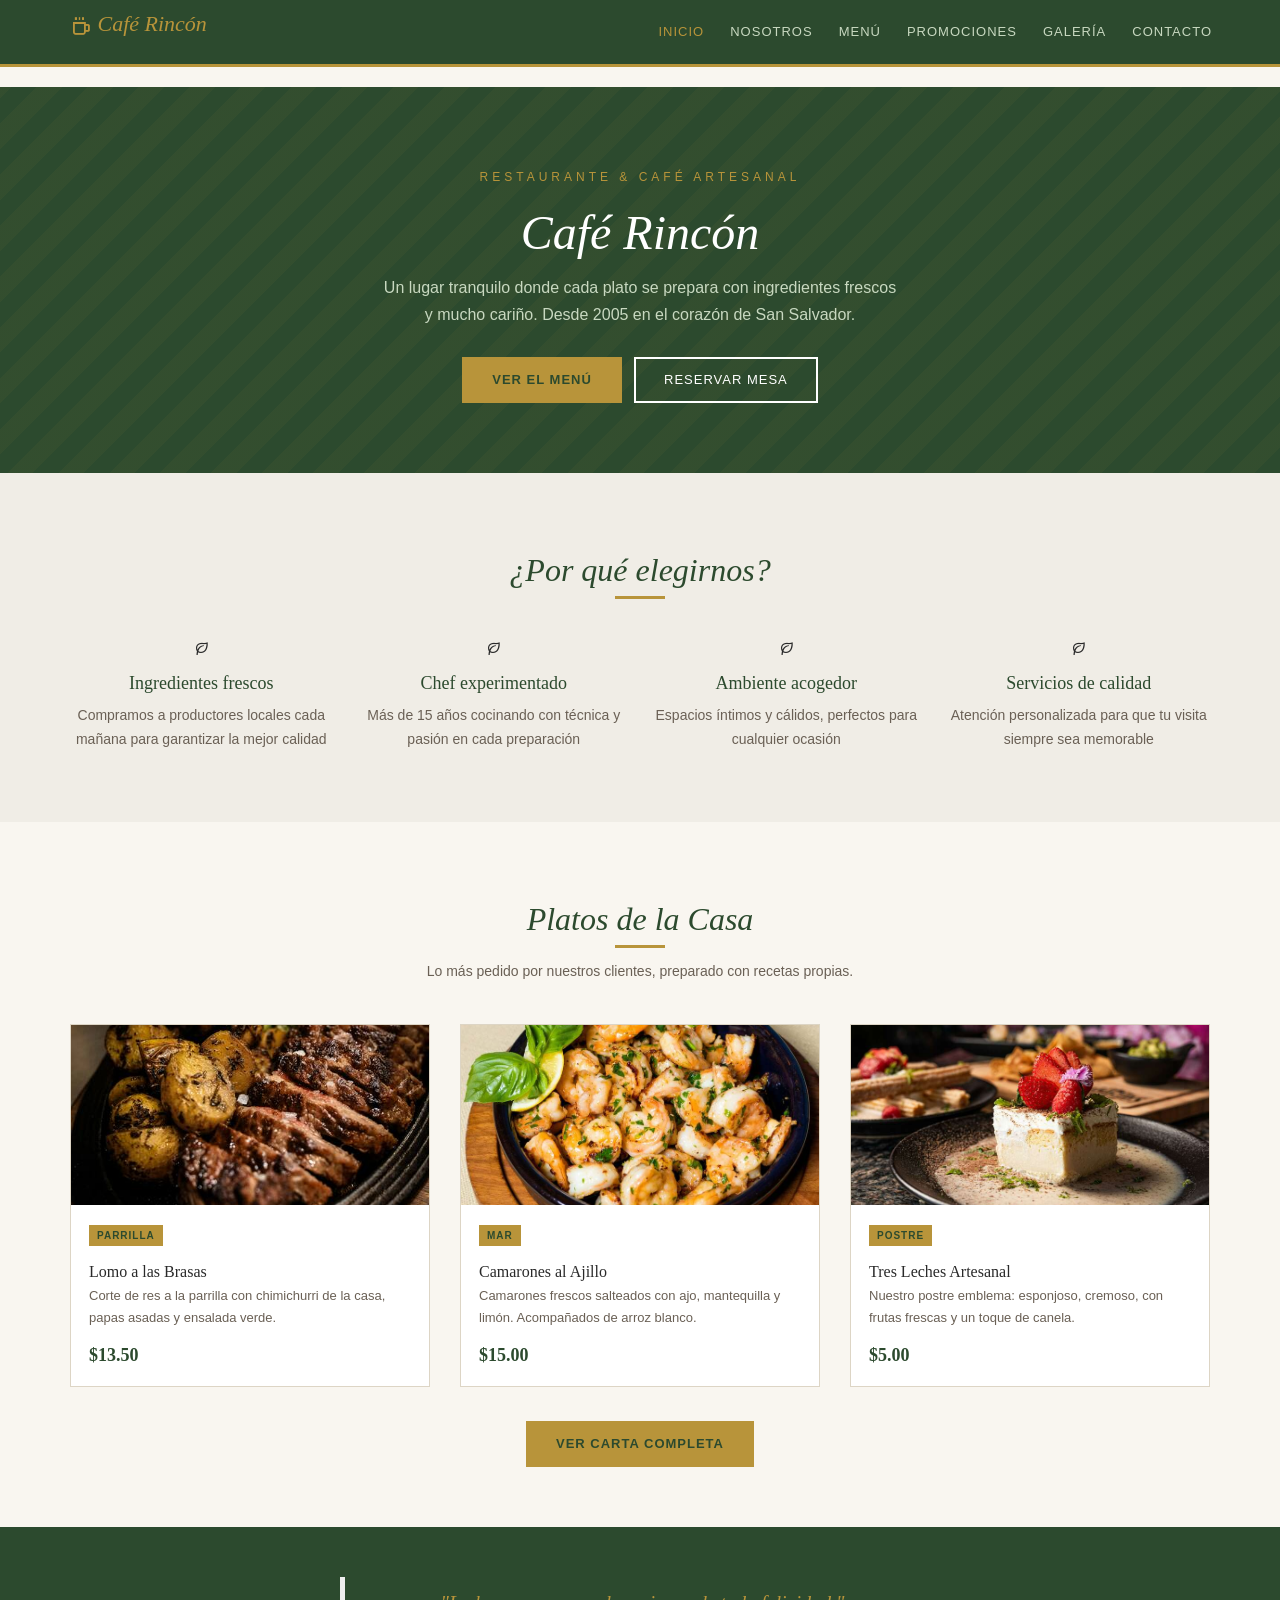
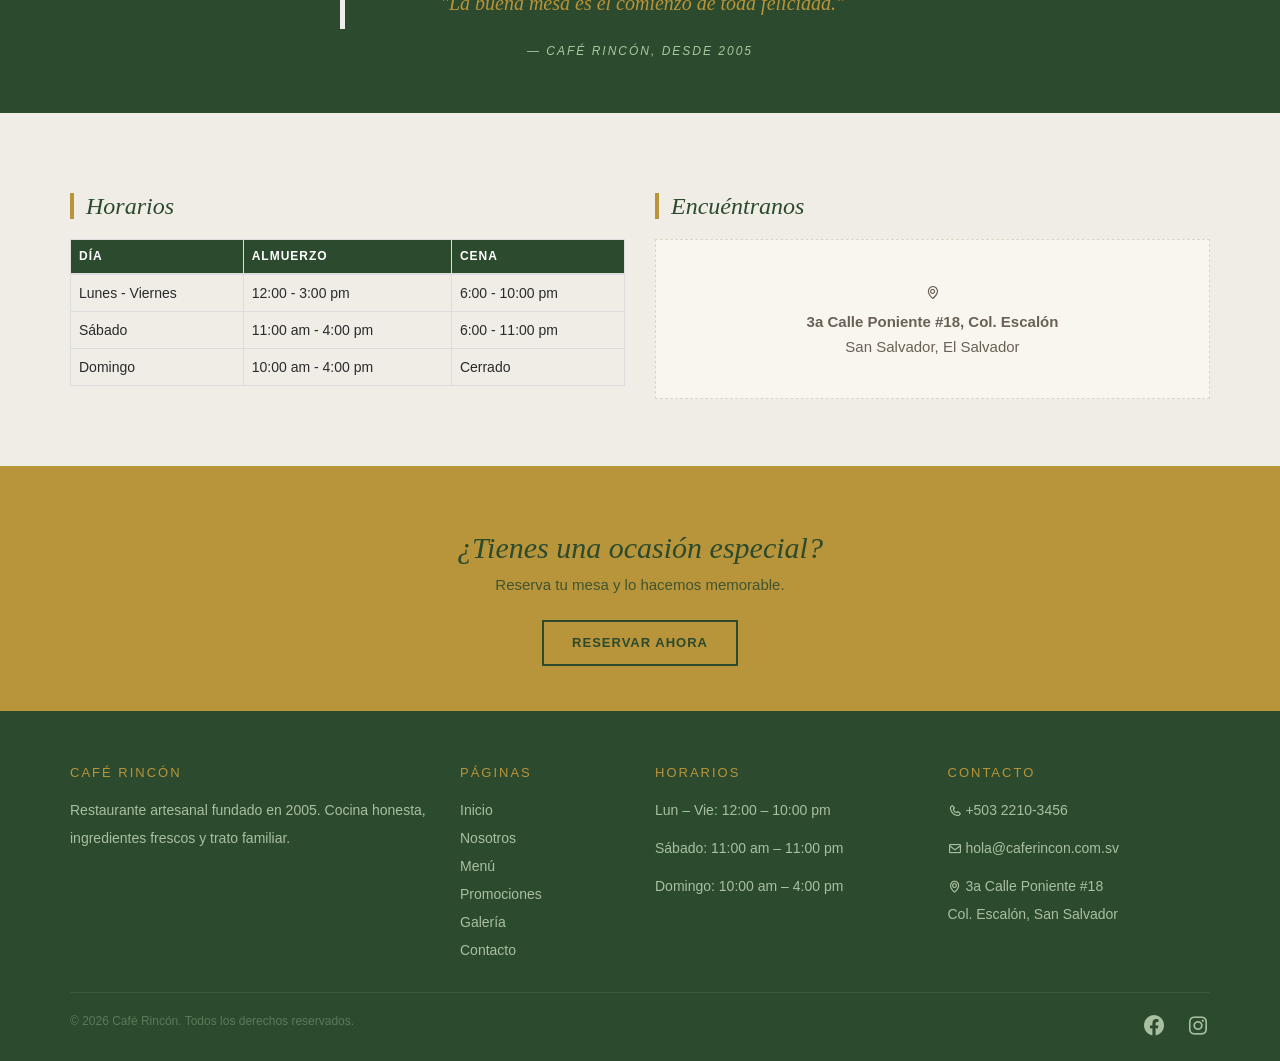
==== commit 8b31c23f: "cdn" ====
--- a/Proyecto LME/Cafe_Rincon/vista/index.html
+++ b/Proyecto LME/Cafe_Rincon/vista/index.html
@@ -6,6 +6,7 @@
     <meta name="viewport" content="width=device-width, initial-scale=1.0">
     <title>Café Rincón - Inicio</title>
     <link rel="stylesheet" href="https://maxcdn.bootstrapcdn.com/bootstrap/3.3.7/css/bootstrap.min.css">
+    <link href='https://unpkg.com/boxicons@2.1.4/css/boxicons.min.css' rel='stylesheet'>
     <link rel="stylesheet" href="../css/style.css">
 </head>
 
@@ -35,23 +36,23 @@
             </div>
             <div class="row text-center">
                 <div class="col-md-3 col-sm-6">
-                    <p class="icono-razon">&#127807;</p>
+                    <i class='bx bx-leaf icono-razon'></i>
                     <h4 class="titulo-razon">Ingredientes frescos</h4>
                     <p class="texto-razon">Compramos a productores locales cada mañana para garantizar la mejor calidad
                     </p>
                 </div>
                 <div class="col-md-3 col-sm-6">
-                    <p class="icono-razon">&#127807;</p>
+                    <i class='bx bx-leaf icono-razon'></i>
                     <h4 class="titulo-razon">Chef experimentado</h4>
                     <p class="texto-razon">Más de 15 años cocinando con técnica y pasión en cada preparación</p>
                 </div>
                 <div class="col-md-3 col-sm-6">
-                    <p class="icono-razon">&#127807;</p>
+                    <i class='bx bx-leaf icono-razon'></i>
                     <h4 class="titulo-razon">Ambiente acogedor</h4>
                     <p class="texto-razon">Espacios íntimos y cálidos, perfectos para cualquier ocasión</p>
                 </div>
                 <div class="col-md-3 col-sm-6">
-                    <p class="icono-razon">&#127807;</p>
+                    <i class='bx bx-leaf icono-razon'></i>
                     <h4 class="titulo-razon">Servicios de calidad</h4>
                     <p class="texto-razon">Atención personalizada para que tu visita siempre sea memorable</p>
                 </div>
@@ -156,7 +157,7 @@
                     <h3 class="titulo-seccion-lateral">Encuéntranos</h3>
                     <div class="mapa-placeholder">
                         <div>
-                            <p class="mapa-icono">&#128205;</p>
+                            <i class='bx bx-map mapa-icono'></i>
                             <p class="mapa-direccion"><strong>3a Calle Poniente #18, Col. Escalón</strong><br>San
                                 Salvador, El Salvador</p>
                         </div>
--- a/Proyecto LME/Cafe_Rincon/css/style.css
+++ b/Proyecto LME/Cafe_Rincon/css/style.css
@@ -1,48 +1,29 @@
-/* ============================================
-   CAFÉ RINCÓN — Hoja de Estilos
-   Lenguaje de Marcado, Diseño Web y Gestores de Contenido
-   Universidad Don Bosco
-   ============================================ */
-
-/* --- Variables --- */
-:root {
-    --verde:    #2C4A2E;
-    --dorado:   #B8943A;
-    --fondo:    #F9F6F0;
-    --gris:     #F0EDE6;
-    --texto:    #2A2A2A;
-    --suave:    #6A6055;
-    --borde:    #DDD5C5;
-    --fuente-t: Georgia, 'Times New Roman', serif;
-    --fuente-c: 'Trebuchet MS', Verdana, sans-serif;
-}
+/* Estilos para Cafe Rincon */
 
 * { box-sizing: border-box; }
 
 body {
-    background-color: var(--fondo);
-    color: var(--texto);
-    font-family: var(--fuente-c);
+    background-color: #F9F6F0;
+    color: #2A2A2A;
+    font-family: 'Trebuchet MS', Verdana, sans-serif;
     font-size: 15px;
     line-height: 1.7;
 }
 
-h1, h2, h3, h4 { font-family: var(--fuente-t); }
-
-a { color: var(--verde); text-decoration: none; }
-a:hover { color: var(--dorado); text-decoration: none; }
-
-/* ============================================
-   NAVEGACIÓN
-   ============================================ */
+h1, h2, h3, h4 { font-family: Georgia, 'Times New Roman', serif; }
+
+a { color: #2C4A2E; text-decoration: none; }
+a:hover { color: #B8943A; text-decoration: none; }
+
+/* Navegacion */
 .navbar-rincon {
-    background-color: var(--verde);
-    border-bottom: 3px solid var(--dorado);
+    background-color: #2C4A2E;
+    border-bottom: 3px solid #B8943A;
     padding: 0;
 }
 .navbar-rincon .navbar-brand {
-    color: var(--dorado);
-    font-family: var(--fuente-t);
+    color: #B8943A;
+    font-family: Georgia, 'Times New Roman', serif;
     font-size: 22px;
     font-style: italic;
     padding: 14px 15px;
@@ -58,17 +39,15 @@
 }
 .navbar-rincon .nav-link:hover,
 .navbar-rincon .nav-link.activo {
-    color: var(--dorado) !important;
+    color: #B8943A !important;
 }
 .navbar-toggler-icon {
     background-image: url("data:image/svg+xml,%3csvg xmlns='http://www.w3.org/2000/svg' viewBox='0 0 30 30'%3e%3cpath stroke='rgba%28184,148,58,1%29' stroke-linecap='round' stroke-width='2' d='M4 7h22M4 15h22M4 23h22'/%3e%3c/svg%3e");
 }
 
-/* ============================================
-   HERO
-   ============================================ */
+/* Hero */
 .hero {
-    background-color: var(--verde);
+    background-color: #2C4A2E;
     background-image: repeating-linear-gradient(
         -45deg,
         transparent,
@@ -80,7 +59,7 @@
     text-align: center;
 }
 .hero .etiqueta {
-    color: var(--dorado);
+    color: #B8943A;
     font-size: 12px;
     text-transform: uppercase;
     letter-spacing: 4px;
@@ -99,25 +78,23 @@
     margin: 0 auto 28px;
 }
 
-/* ============================================
-   BOTONES
-   ============================================ */
+/* Botones */
 .btn-rincon {
-    background-color: var(--dorado);
-    color: var(--verde);
-    border: 2px solid var(--dorado);
+    background-color: #B8943A;
+    color: #2C4A2E;
+    border: 2px solid #B8943A;
     padding: 10px 28px;
     font-size: 13px;
     text-transform: uppercase;
     letter-spacing: 1px;
     border-radius: 0;
     display: inline-block;
-    font-family: var(--fuente-c);
+    font-family: 'Trebuchet MS', Verdana, sans-serif;
     font-weight: bold;
 }
 .btn-rincon:hover {
     background-color: transparent;
-    color: var(--dorado);
+    color: #B8943A;
 }
 .btn-rincon-borde {
     background-color: transparent;
@@ -129,19 +106,17 @@
     letter-spacing: 1px;
     border-radius: 0;
     display: inline-block;
-    font-family: var(--fuente-c);
+    font-family: 'Trebuchet MS', Verdana, sans-serif;
     margin-left: 8px;
 }
 .btn-rincon-borde:hover {
     background-color: #fff;
-    color: var(--verde);
-}
-
-/* ============================================
-   SECCIONES
-   ============================================ */
+    color: #2C4A2E;
+}
+
+/* Secciones */
 .seccion     { padding: 60px 0; }
-.seccion-alt { padding: 60px 0; background-color: var(--gris); }
+.seccion-alt { padding: 60px 0; background-color: #F0EDE6; }
 
 .titulo-s {
     text-align: center;
@@ -149,29 +124,27 @@
 }
 .titulo-s h2 {
     font-size: 32px;
-    color: var(--verde);
+    color: #2C4A2E;
     font-style: italic;
     margin-bottom: 8px;
 }
 .titulo-s .raya {
     width: 50px;
     height: 3px;
-    background: var(--dorado);
+    background: #B8943A;
     margin: 0 auto 12px;
 }
 .titulo-s p {
-    color: var(--suave);
+    color: #6A6055;
     font-size: 14px;
     max-width: 480px;
     margin: 0 auto;
 }
 
-/* ============================================
-   CARDS DE PLATILLOS
-   ============================================ */
+/* Cards de platillos */
 .card-plato {
     background: #fff;
-    border: 1px solid var(--borde);
+    border: 1px solid #DDD5C5;
     margin-bottom: 24px;
 }
 .card-plato .img-slot {
@@ -186,8 +159,8 @@
     padding: 16px 18px;
 }
 .card-plato .etiqueta-cat {
-    background: var(--dorado);
-    color: var(--verde);
+    background: #B8943A;
+    color: #2C4A2E;
     font-size: 10px;
     text-transform: uppercase;
     letter-spacing: 1px;
@@ -199,28 +172,26 @@
 .card-plato h4 {
     font-size: 16px;
     margin-bottom: 5px;
-    color: var(--texto);
+    color: #2A2A2A;
 }
 .card-plato p {
     font-size: 13px;
-    color: var(--suave);
+    color: #6A6055;
     margin-bottom: 10px;
 }
 .card-plato .precio {
     font-size: 18px;
-    font-family: var(--fuente-t);
-    color: var(--verde);
+    font-family: Georgia, 'Times New Roman', serif;
+    color: #2C4A2E;
     font-weight: bold;
 }
 
-/* ============================================
-   CABECERA DE PÁGINA INTERNA
-   ============================================ */
+/* Cabecera de pagina interna */
 .cab-pagina {
-    background: var(--verde);
+    background: #2C4A2E;
     padding: 38px 0;
     text-align: center;
-    border-bottom: 3px solid var(--dorado);
+    border-bottom: 3px solid #B8943A;
 }
 .cab-pagina h1 {
     color: #fff;
@@ -232,61 +203,55 @@
     color: #A8C8A0;
     font-size: 13px;
 }
-.cab-pagina .ruta a { color: var(--dorado); }
-
-/* ============================================
-   TABLA
-   ============================================ */
+.cab-pagina .ruta a { color: #B8943A; }
+
+/* Tablas */
 .tabla-simple th {
-    background-color: var(--verde);
+    background-color: #2C4A2E;
     color: #fff;
     padding: 10px 14px;
     text-transform: uppercase;
     letter-spacing: 1px;
     font-size: 12px;
-    font-family: var(--fuente-c);
+    font-family: 'Trebuchet MS', Verdana, sans-serif;
 }
 .tabla-simple td {
     padding: 10px 14px;
-    border-bottom: 1px solid var(--borde);
-    font-size: 14px;
-}
-.tabla-simple tr:nth-child(even) td { background: var(--gris); }
-
-/* ============================================
-   FORMULARIO
-   ============================================ */
+    border-bottom: 1px solid #DDD5C5;
+    font-size: 14px;
+}
+.tabla-simple tr:nth-child(even) td { background: #F0EDE6; }
+
+/* Formularios */
 .caja-form {
     background: #fff;
-    border: 1px solid var(--borde);
+    border: 1px solid #DDD5C5;
     padding: 32px 28px;
 }
 .caja-form label {
     font-size: 12px;
     text-transform: uppercase;
     letter-spacing: 1px;
-    color: var(--texto);
+    color: #2A2A2A;
     font-weight: bold;
     margin-bottom: 4px;
     display: block;
 }
 .caja-form .form-control {
     border-radius: 0;
-    border: 1px solid var(--borde);
-    background-color: var(--fondo);
+    border: 1px solid #DDD5C5;
+    background-color: #F9F6F0;
     font-size: 14px;
     padding: 9px 12px;
-    color: var(--texto);
+    color: #2A2A2A;
 }
 .caja-form .form-control:focus {
-    border-color: var(--dorado);
+    border-color: #B8943A;
     box-shadow: 0 0 0 2px rgba(184,148,58,0.2);
     outline: none;
 }
 
-/* ============================================
-   DATO DE CONTACTO
-   ============================================ */
+/* Datos de contacto */
 .dato {
     display: flex;
     gap: 14px;
@@ -295,7 +260,7 @@
 }
 .dato .ico {
     font-size: 22px;
-    color: var(--dorado);
+    color: #B8943A;
     flex-shrink: 0;
     margin-top: 2px;
 }
@@ -303,24 +268,22 @@
     font-size: 12px;
     text-transform: uppercase;
     letter-spacing: 1px;
-    color: var(--verde);
+    color: #2C4A2E;
     margin-bottom: 2px;
 }
-.dato p { font-size: 14px; margin: 0; color: var(--suave); }
-
-/* ============================================
-   CITA OSCURA
-   ============================================ */
+.dato p { font-size: 14px; margin: 0; color: #6A6055; }
+
+/* Cita */
 .cita-bloque {
-    background: var(--verde);
+    background: #2C4A2E;
     padding: 50px 0;
     text-align: center;
 }
 .cita-bloque blockquote {
-    font-family: var(--fuente-t);
+    font-family: Georgia, 'Times New Roman', serif;
     font-size: 20px;
     font-style: italic;
-    color: var(--dorado);
+    color: #B8943A;
     max-width: 600px;
     margin: 0 auto 8px;
     line-height: 1.6;
@@ -332,18 +295,16 @@
     letter-spacing: 2px;
 }
 
-/* ============================================
-   PROMOCIÓN
-   ============================================ */
+/* Promociones */
 .card-promo {
-    background: var(--verde);
+    background: #2C4A2E;
     color: #fff;
     padding: 26px 22px;
     margin-bottom: 24px;
-    border-bottom: 4px solid var(--dorado);
+    border-bottom: 4px solid #B8943A;
 }
 .card-promo h3 {
-    color: var(--dorado);
+    color: #B8943A;
     font-size: 20px;
     font-style: italic;
     margin-bottom: 8px;
@@ -360,8 +321,8 @@
 }
 .card-promo .p-nuevo {
     font-size: 26px;
-    font-family: var(--fuente-t);
-    color: var(--dorado);
+    font-family: Georgia, 'Times New Roman', serif;
+    color: #B8943A;
     font-weight: bold;
 }
 .card-promo .vigencia {
@@ -371,9 +332,7 @@
     margin-top: 8px;
 }
 
-/* ============================================
-   GALERÍA
-   ============================================ */
+/* Galeria */
 .g-item {
     margin-bottom: 20px;
     border: 3px solid #fff;
@@ -389,40 +348,66 @@
     font-size: 50px;
     color: #fff;
 }
-.g-item .slot.v1 { background: var(--verde); }
-.g-item .slot.v2 { background: #3D6B40; }
-.g-item .slot.v3 { background: #1E3020; }
-.g-item .slot.d1 { background: var(--dorado); }
-.g-item .slot.d2 { background: #8A6C20; }
-.g-item .slot.d3 { background: #5A4510; }
-
-/* ============================================
-   PIE DE PÁGINA
-   ============================================ */
+/* Imágenes de la galería */
+.g-item .slot.slot-lomo {
+    background-image: url('../img/lomo-asado.jpg');
+    background-size: cover;
+    background-position: center;
+}
+
+.g-item .slot.slot-camarones {
+    background-image: url('../img/camarones-ajillo.jpg');
+    background-size: cover;
+    background-position: center;
+}
+
+.g-item .slot.slot-pollo {
+    background-image: url('../img/pollo-tamarindo.jpg');
+    background-size: cover;
+    background-position: center;
+}
+
+.g-item .slot.slot-tresleches {
+    background-image: url('../img/tres-leches.jpg');
+    background-size: cover;
+    background-position: center;
+}
+
+.g-item .slot.slot-volcan {
+    background-image: url('../img/volcan-chocolate.jpg');
+    background-size: cover;
+    background-position: center;
+}
+
+.g-item .slot.slot-cafe {
+    background-image: url('../img/cafe-altura.jpg');
+    background-size: cover;
+    background-position: center;
+}
+
+/* Pie de pagina */
 .pie {
-    background: var(--verde);
+    background: #2C4A2E;
     padding: 45px 0 18px;
     color: #A8C0A0;
     font-size: 14px;
 }
 .pie h5 {
-    color: var(--dorado);
+    color: #B8943A;
     font-size: 13px;
     text-transform: uppercase;
     letter-spacing: 2px;
     margin-bottom: 16px;
-    font-family: var(--fuente-c);
+    font-family: 'Trebuchet MS', Verdana, sans-serif;
 }
 .pie p, .pie ul li { color: #A8C0A0; line-height: 2; }
 .pie ul { list-style: none; padding: 0; margin: 0; }
 .pie ul li a { color: #A8C0A0; font-size: 14px; }
-.pie ul li a:hover { color: var(--dorado); }
+.pie ul li a:hover { color: #B8943A; }
 .pie .linea { border-top: 1px solid #3A5A3A; margin: 28px 0 16px; }
 .pie .copy { text-align: center; color: #5A7A5A; font-size: 12px; }
 
-/* ============================================
-   MEDIA QUERIES
-   ============================================ */
+/* Media queries */
 
 /* Tabletas: hasta 1024px */
 @media (max-width: 1024px) {
@@ -457,27 +442,24 @@
 
 
 /*CSS INDEX EXTRAIDO*/
-/* =============================================
-   ESTILOS EXTRAÍDOS DE index.html
-   Café Rincón
-   ============================================= */
-
-/* --- SECCIÓN: ¿Por qué elegirnos? --- */
+/* Estilos del index */
+
+/* Por que elegirnos */
 .icono-razon {
     font-size: 36px;
     margin-bottom: 8px;
 }
 
 .titulo-razon {
-    color: var(--verde);
+    color: #2C4A2E;
 }
 
 .texto-razon {
     font-size: 14px;
-    color: var(--suave);
-}
-
-/* --- SECCIÓN: Platos destacados --- */
+    color: #6A6055;
+}
+
+/* Platos destacados */
 .img-slot-parrilla {
     background-image: url('../img/lomo-asado.jpg');
     background-size: cover;
@@ -500,24 +482,24 @@
     margin-top: 10px;
 }
 
-/* --- SECCIÓN: Horarios y Encuéntranos --- */
+/* Horarios y ubicacion */
 .titulo-seccion-lateral {
     font-style: italic;
-    color: var(--verde);
-    border-left: 4px solid var(--dorado);
+    color: #2C4A2E;
+    border-left: 4px solid #B8943A;
     padding-left: 12px;
     margin-bottom: 20px;
 }
 
 .mapa-placeholder {
-    background: var(--fondo);
-    border: 1px dashed var(--borde);
+    background: #F9F6F0;
+    border: 1px dashed #DDD5C5;
     height: 160px;
     display: flex;
     align-items: center;
     justify-content: center;
     text-align: center;
-    color: var(--suave);
+    color: #6A6055;
 }
 
 .mapa-icono {
@@ -529,54 +511,51 @@
     margin: 5px 0 0;
 }
 
-/* --- SECCIÓN: CTA Reservación --- */
+/* CTA Reservacion */
 .seccion-cta {
-    background: var(--dorado);
+    background: #B8943A;
     padding: 45px 0;
     text-align: center;
 }
 
 .cta-titulo {
-    color: var(--verde);
+    color: #2C4A2E;
     font-style: italic;
     margin-bottom: 8px;
 }
 
 .cta-subtitulo {
-    color: var(--verde);
+    color: #2C4A2E;
     font-size: 15px;
     margin-bottom: 22px;
     opacity: 0.85;
 }
 
 .cta-btn {
-    border-color: var(--verde);
+    border-color: #2C4A2E;
 }
 
 
 
 /*CSS EXTRAIDO DE GALERIA*/
-/* =============================================
-   ESTILOS EXTRAÍDOS DE galeria.html
-   Café Rincón
-   ============================================= */
-
-/* --- SECCIÓN: Galería - Pie de cada imagen --- */
+/* Estilos de galeria */
+
+/* Pie de imagen galeria */
 .galeria-label {
     font-size: 13px;
-    color: var(--suave);
+    color: #6A6055;
     margin-top: 6px;
 }
 
-/* --- SECCIÓN: Instalaciones - Tarjeta contenedora --- */
+/* Tarjetas instalaciones */
 .card-instalacion {
     background: #fff;
-    border: 1px solid var(--borde);
+    border: 1px solid #DDD5C5;
     padding: 22px;
     margin-bottom: 20px;
 }
 
-/* --- SECCIÓN: Instalaciones - Banner superior de la tarjeta --- */
+/* Banner instalaciones */
 .card-instalacion-banner {
     height: 150px;
     display: flex;
@@ -588,35 +567,39 @@
 }
 
 .card-instalacion-banner.verde {
-    background: var(--verde);
+    background-image: url('../img/salon-principal.png');
+    background-size: cover;
+    background-position: center;
 }
 
 .card-instalacion-banner.dorado {
-    background: var(--dorado);
-}
-
-/* --- SECCIÓN: Instalaciones - Título y texto --- */
+    background-image: url('../img/terraza.png');
+    background-size: cover;
+    background-position: center;
+}
+
+/* Titulos instalaciones */
 .card-instalacion h4 {
-    color: var(--verde);
+    color: #2C4A2E;
     font-style: italic;
     margin-bottom: 8px;
 }
 
 .card-instalacion p {
     font-size: 14px;
-    color: var(--suave);
-}
-
-/* --- SECCIÓN: Ubicación - Mapa placeholder --- */
+    color: #6A6055;
+}
+
+/* Mapa ubicacion */
 .mapa-ubicacion {
-    background: var(--gris);
-    border: 1px dashed var(--borde);
+    background: #F0EDE6;
+    border: 1px dashed #DDD5C5;
     height: 260px;
     display: flex;
     align-items: center;
     justify-content: center;
     text-align: center;
-    color: var(--suave);
+    color: #6A6055;
 }
 
 .mapa-ubicacion-icono {
@@ -626,7 +609,7 @@
 
 .mapa-ubicacion-titulo {
     font-size: 16px;
-    color: var(--texto);
+    color: #2A2A2A;
 }
 
 .mapa-ubicacion-nota {
@@ -637,55 +620,52 @@
 
 /*CSS DE CONTACTOS*/
 
-/* =============================================
-   ESTILOS EXTRAÍDOS DE contacto.html
-   Café Rincón
-   ============================================= */
-
-/* --- SECCIÓN: Formulario - Título y subtítulo --- */
+/* Estilos de contacto */
+
+/* Formulario titulos */
 .form-titulo {
-    color: var(--verde);
+    color: #2C4A2E;
     font-style: italic;
     margin-bottom: 5px;
 }
 
 .form-subtitulo {
     font-size: 14px;
-    color: var(--suave);
+    color: #6A6055;
     margin-bottom: 22px;
 }
 
-/* --- SECCIÓN: Formulario - Botón enviar --- */
+/* Boton enviar */
 .btn-enviar {
     width: 100%;
     padding: 13px;
     font-size: 14px;
 }
 
-/* --- SECCIÓN: Panel lateral - Tarjeta de contacto --- */
+/* Tarjeta contacto */
 .card-contacto {
     background: #fff;
-    border: 1px solid var(--borde);
+    border: 1px solid #DDD5C5;
     padding: 22px;
     margin-bottom: 20px;
 }
 
 .card-contacto h4 {
-    color: var(--verde);
-    font-style: italic;
-    border-left: 4px solid var(--dorado);
+    color: #2C4A2E;
+    font-style: italic;
+    border-left: 4px solid #B8943A;
     padding-left: 10px;
     margin-bottom: 18px;
 }
 
-/* --- SECCIÓN: Panel lateral - Bloque de horarios --- */
+/* Bloque horarios */
 .card-horarios {
-    background: var(--verde);
+    background: #2C4A2E;
     padding: 22px;
 }
 
 .card-horarios-titulo {
-    color: var(--dorado);
+    color: #B8943A;
     font-size: 12px;
     text-transform: uppercase;
     letter-spacing: 2px;
@@ -705,30 +685,27 @@
 
 /*CSS EXTRAIDO DE MENU*/
 
-/* =============================================
-   ESTILOS EXTRAÍDOS DE menu.html
-   Café Rincón
-   ============================================= */
-
-/* --- SECCIÓN: Aviso superior --- */
+/* Estilos del menu */
+
+/* Aviso superior */
 .aviso-menu {
-    background: var(--gris);
+    background: #F0EDE6;
     padding: 16px 0;
-    border-bottom: 1px solid var(--borde);
+    border-bottom: 1px solid #DDD5C5;
     text-align: center;
 }
 
 .aviso-menu p {
     font-size: 14px;
-    color: var(--suave);
+    color: #6A6055;
     margin: 0;
 }
 
-/* --- SECCIÓN: Títulos de categoría (Entradas, Platos Fuertes, Bebidas, Postres) --- */
+/* Titulos de categoria */
 .titulo-categoria {
-    color: var(--verde);
-    font-style: italic;
-    border-left: 4px solid var(--dorado);
+    color: #2C4A2E;
+    font-style: italic;
+    border-left: 4px solid #B8943A;
     padding-left: 12px;
     margin: 0 0 20px;
 }
@@ -737,7 +714,7 @@
     margin: 30px 0 20px;
 }
 
-/* --- SECCIÓN: img-slot con imágenes reales --- */
+/* Imagenes de platillos */
 
 /* Entradas */
 .img-slot-ceviche {
@@ -810,64 +787,56 @@
 
 /*CSS EXTRAIDO DE NOSOTROS*/
 
-/* =============================================
-   ESTILOS EXTRAÍDOS DE nosotros.html
-   Café Rincón
-   ============================================= */
-
-/* --- SECCIÓN: Historia - Título con borde lateral --- */
+/* Estilos de nosotros */
+
+/* Titulo historia */
 .titulo-borde {
-    color: var(--verde);
-    font-style: italic;
-    border-left: 4px solid var(--dorado);
+    color: #2C4A2E;
+    font-style: italic;
+    border-left: 4px solid #B8943A;
     padding-left: 12px;
     margin-bottom: 16px;
 }
 
-/* --- SECCIÓN: Historia - Placeholder de imagen --- */
+/* Imagen fundadores */
 .img-placeholder {
-    background: linear-gradient(160deg, #2C4A2E, #B8943A);
+    background-image: url('../img/nuestra-historia.png');
+    background-size: cover;
+    background-position: center;
     height: 280px;
-    display: flex;
-    align-items: center;
-    justify-content: center;
     margin-bottom: 18px;
 }
 
-.img-placeholder span {
-    font-size: 80px;
-}
-
-/* --- SECCIÓN: Stats/Estadísticas - Contenedor --- */
+/* Contenedor stats */
 .contenedor-stats {
-    background: var(--gris);
-    border: 1px solid var(--borde);
+    background: #F0EDE6;
+    border: 1px solid #DDD5C5;
     padding: 18px;
 }
 
-/* --- SECCIÓN: Stats - Celdas con bordes --- */
+/* Stats bordes */
 .stat-borde-right {
-    border-right: 1px solid var(--borde);
+    border-right: 1px solid #DDD5C5;
     padding-bottom: 10px;
 }
 
 .stat-borde-right-top {
-    border-right: 1px solid var(--borde);
-    border-top: 1px solid var(--borde);
+    border-right: 1px solid #DDD5C5;
+    border-top: 1px solid #DDD5C5;
     padding-top: 10px;
     padding-bottom: 0;
 }
 
 .stat-borde-top {
-    border-top: 1px solid var(--borde);
+    border-top: 1px solid #DDD5C5;
     padding-top: 10px;
     padding-bottom: 0;
 }
 
-/* --- SECCIÓN: Stats - Números y etiquetas --- */
+/* Stats numeros */
 .stat-numero {
     font-size: 30px;
-    color: var(--dorado);
+    color: #B8943A;
     font-family: Georgia, serif;
     font-weight: bold;
     margin: 0;
@@ -875,67 +844,64 @@
 
 .stat-label {
     font-size: 12px;
-    color: var(--suave);
+    color: #6A6055;
     text-transform: uppercase;
     letter-spacing: 1px;
     margin: 0;
 }
 
-/* --- SECCIÓN: Misión y Visión - Tarjetas --- */
+/* Tarjetas mision vision */
 .card-mvv {
     background: #fff;
-    border: 1px solid var(--borde);
-    border-top: 4px solid var(--verde);
+    border: 1px solid #DDD5C5;
+    border-top: 4px solid #2C4A2E;
     padding: 25px;
     margin-bottom: 20px;
 }
 
 .card-mvv.dorado {
-    border-top-color: var(--dorado);
+    border-top-color: #B8943A;
 }
 
 .titulo-mvv {
-    color: var(--verde);
+    color: #2C4A2E;
     font-style: italic;
     margin-bottom: 10px;
 }
 
 .titulo-mvv.dorado {
-    color: var(--dorado);
-}
-
-/* --- SECCIÓN: Valores - Iconos y textos --- */
+    color: #B8943A;
+}
+
+/* Valores */
 .valor-icono {
     font-size: 34px;
     margin-bottom: 8px;
 }
 
 .valor-titulo {
-    color: var(--verde);
+    color: #2C4A2E;
     margin-bottom: 8px;
 }
 
 .valor-texto {
     font-size: 14px;
-    color: var(--suave);
+    color: #6A6055;
 }
 
 
 /*CSS EXTRAIDO DE PROMOCIONES*/
 
-/* =============================================
-   ESTILOS EXTRAÍDOS DE promociones.html
-   Café Rincón
-   ============================================= */
-
-/* --- SECCIÓN: Botón pequeño para promociones --- */
+/* Estilos de promociones */
+
+/* Boton promociones */
 .btn-promo-sm {
     font-size: 12px;
     padding: 7px 18px;
     margin-top: 8px;
 }
 
-/* --- SECCIÓN: Cards de promoción - Variantes de color --- */
+/* Cards promociones */
 .card-promo.verde-oscuro {
     background: #1A3A1A;
 }
@@ -944,5 +910,120 @@
     background: #1A2A3A;
 }
 
-
-/*CSS RESTANTE FAVOR INDICA Y SEPARA A QUE PAGINA CORRESPONDE CSS*/+/* Estadisticas */
+.estadisticas {
+    background-color: #F0EDE6;
+    padding: 20px 0;
+    border: 1px solid #DDD5C5;
+    border-radius: 6px;
+    margin-top: 15px;
+}
+
+.stat-item {
+    padding: 15px;
+    border-right: 1px solid #DDD5C5;
+}
+
+.stat-item:last-child {
+    border-right: none;
+}
+
+.estadistica-numero {
+    color: #B8943A;
+    font-size: 32px;
+    font-weight: bold;
+    margin: 0;
+}
+
+.estadistica-label {
+    color: #2C4A2E;
+    font-size: 11px;
+    letter-spacing: 1px;
+    margin-top: 4px;
+    text-transform: uppercase;
+}
+
+/* Redes sociales */
+.footer-bottom {
+    display: flex;
+    justify-content: space-between;
+    align-items: center;
+    flex-wrap: wrap;
+    gap: 15px;
+}
+
+.redes-sociales {
+    display: flex;
+    gap: 20px;
+}
+
+.redes-sociales img {
+    opacity: 0.7;
+    transition: opacity 0.3s ease;
+}
+
+.redes-sociales img:hover {
+    opacity: 1;
+}
+
+/* Responsive: en móvil se apilan */
+@media (max-width: 768px) {
+    .footer-bottom {
+        flex-direction: column;
+        text-align: center;
+    }
+    
+    .redes-sociales {
+        justify-content: center;
+    }
+}
+
+/* Iconos Boxicons */
+.bx {
+    font-size: inherit;
+    vertical-align: middle;
+}
+
+.icono-razon .bx {
+    font-size: 36px;
+    color: #2C4A2E;
+}
+
+.valor-icono .bx {
+    font-size: 34px;
+    color: #2C4A2E;
+    margin-bottom: 8px;
+}
+
+.titulo-mvv .bx {
+    font-size: 20px;
+    color: inherit;
+}
+
+.titulo-categoria .bx {
+    font-size: 22px;
+    margin-right: 8px;
+}
+
+.redes-sociales .bx {
+    font-size: 24px;
+    color: #A8C0A0;
+    transition: color 0.3s;
+}
+
+.redes-sociales .bx:hover {
+    color: #B8943A;
+}
+
+.mapa-icono .bx,
+.mapa-ubicacion-icono .bx {
+    font-size: 32px;
+    color: #6A6055;
+}
+
+.ico .bx {
+    font-size: 22px;
+    color: #B8943A;
+}
+
+/* Fin de estilos */
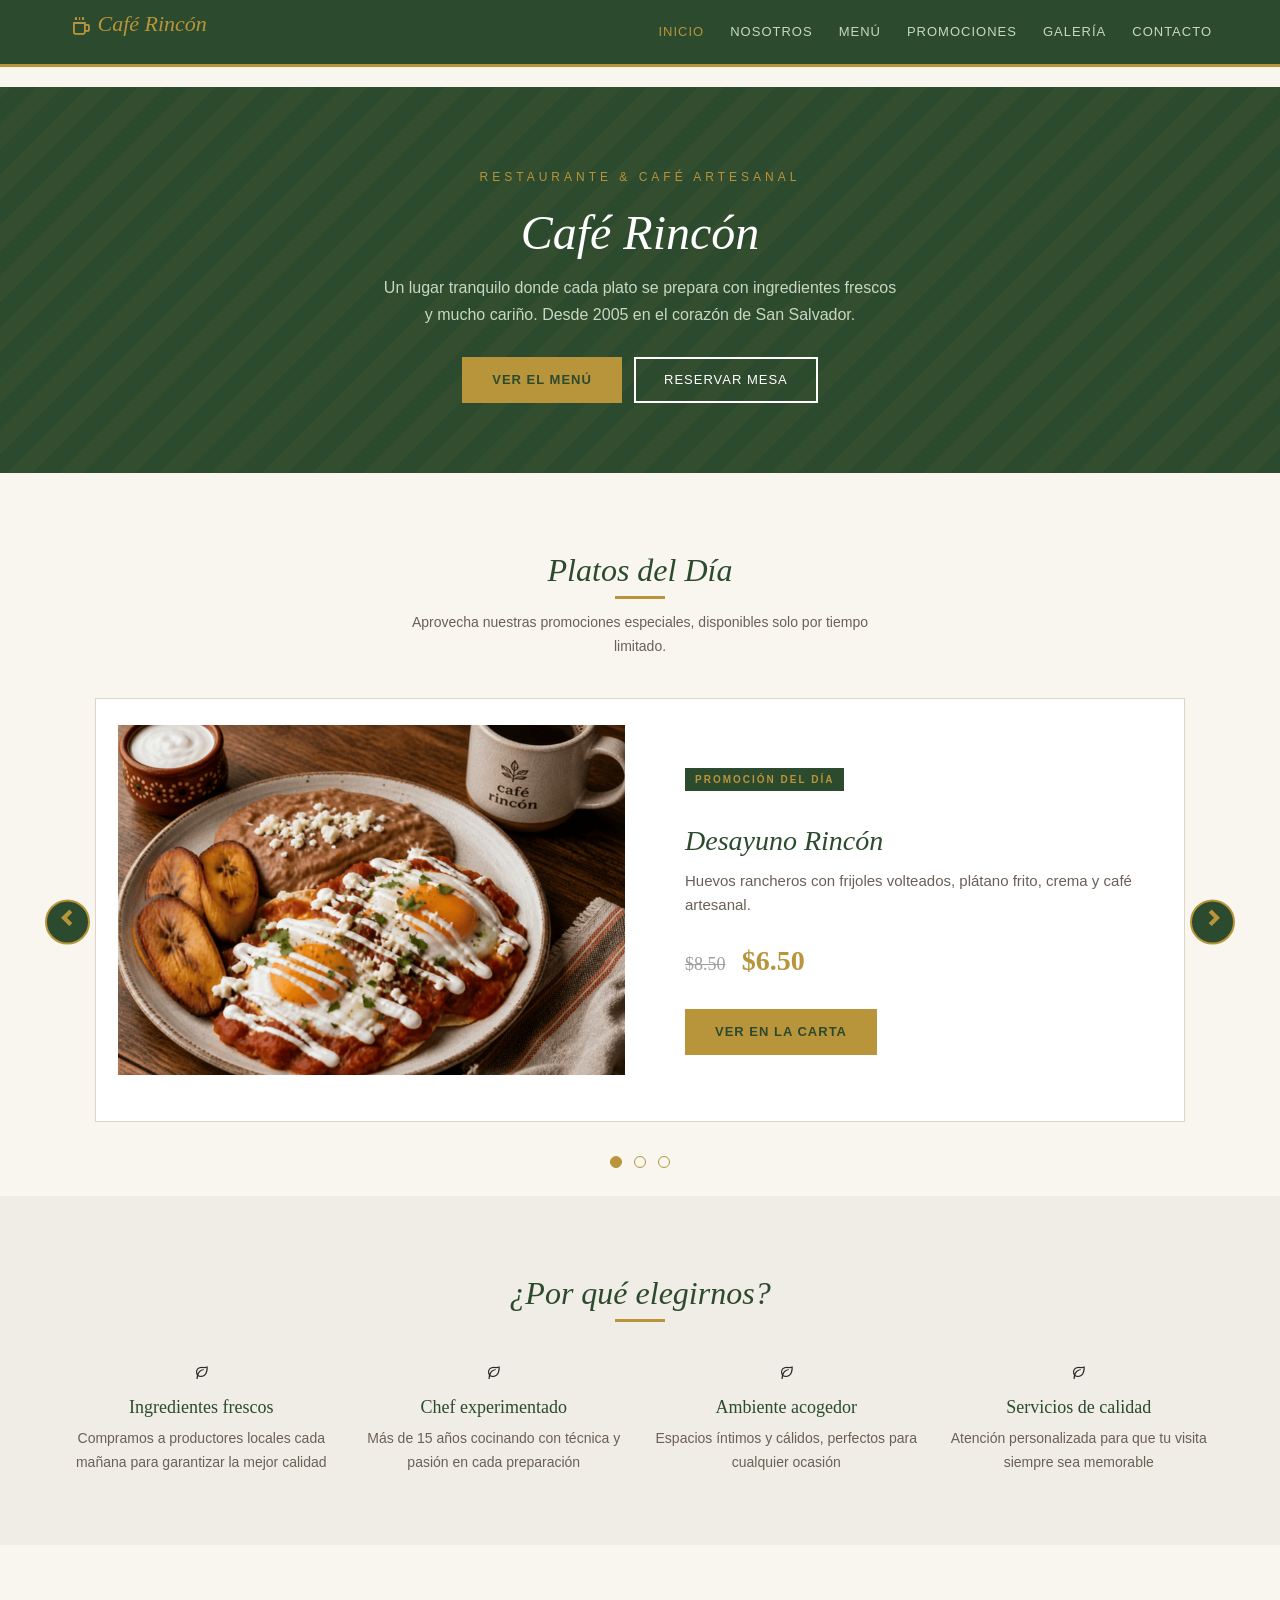
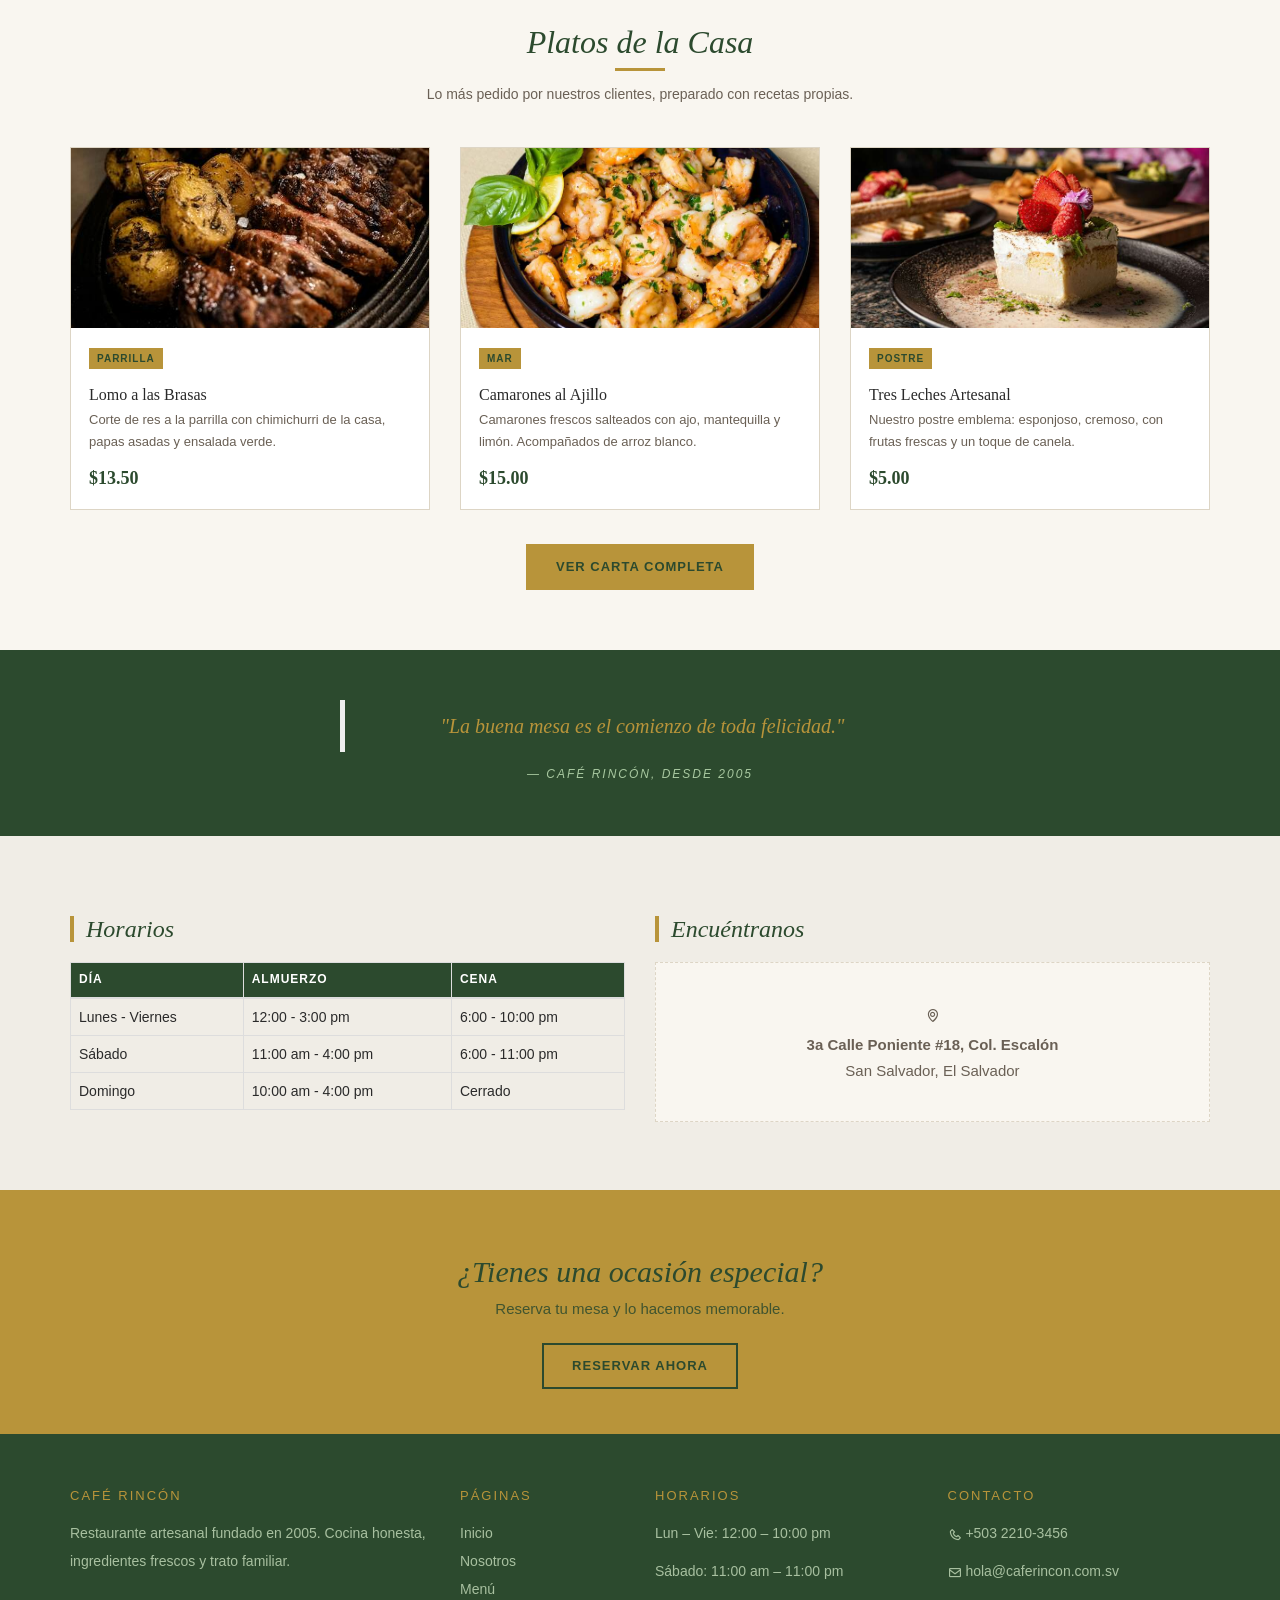
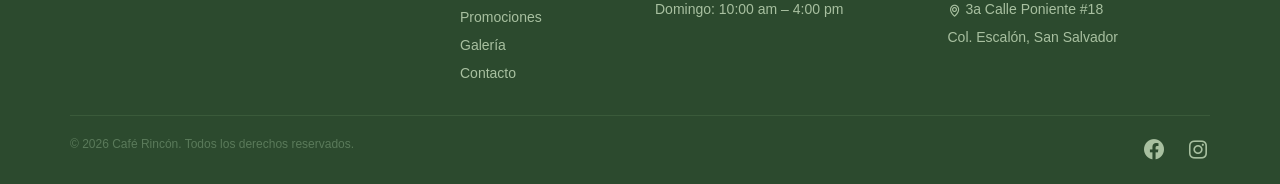
==== commit 07999479: "agrega carrusel de promociones "Platos del Día" agregué carrusel de promociones "Platos del Día"  - " ====
--- a/Proyecto LME/Cafe_Rincon/vista/index.html
+++ b/Proyecto LME/Cafe_Rincon/vista/index.html
@@ -26,6 +26,106 @@
             <a href="contacto.html" class="btn-rincon-borde">Reservar Mesa</a>
         </div>
     </header>
+
+    <!-- PLATOS DEL DIA / PROMOCIONES -->
+    <section class="seccion seccion-promos">
+        <div class="container">
+            <div class="titulo-s">
+                <h2>Platos del Día</h2>
+                <div class="raya"></div>
+                <p>Aprovecha nuestras promociones especiales, disponibles solo por tiempo limitado.</p>
+            </div>
+
+            <div id="carousel-promos" class="carousel slide" data-ride="carousel" data-interval="5000">
+                <!-- Indicadores -->
+                <ol class="carousel-indicators">
+                    <li data-target="#carousel-promos" data-slide-to="0" class="active"></li>
+                    <li data-target="#carousel-promos" data-slide-to="1"></li>
+                    <li data-target="#carousel-promos" data-slide-to="2"></li>
+                </ol>
+
+                <!-- Slides -->
+                <div class="carousel-inner">
+                    <!-- Slide 1 -->
+                    <div class="item active">
+                        <div class="card-promo">
+                            <div class="row">
+                                <div class="col-sm-6">
+                                    <div class="img-promo img-promo-1"></div>
+                                </div>
+                                <div class="col-sm-6">
+                                    <div class="info-promo">
+                                        <span class="etiqueta-promo">Promoción del Día</span>
+                                        <h3>Desayuno Rincón</h3>
+                                        <p>Huevos rancheros con frijoles volteados, plátano frito, crema y café artesanal.</p>
+                                        <div class="precios">
+                                            <span class="precio-original">$8.50</span>
+                                            <span class="precio-promo">$6.50</span>
+                                        </div>
+                                        <a href="menu.html" class="btn-rincon">Ver en la Carta</a>
+                                    </div>
+                                </div>
+                            </div>
+                        </div>
+                    </div>
+                    <!-- Slide 2 -->
+                    <div class="item">
+                        <div class="card-promo">
+                            <div class="row">
+                                <div class="col-sm-6">
+                                    <div class="img-promo img-promo-2"></div>
+                                </div>
+                                <div class="col-sm-6">
+                                    <div class="info-promo">
+                                        <span class="etiqueta-promo">Promoción del Día</span>
+                                        <h3>Pasta del Día</h3>
+                                        <p>Fettuccine Alfredo con pollo grille, toque de albahaca fresca y pan de ajo.</p>
+                                        <div class="precios">
+                                            <span class="precio-original">$12.00</span>
+                                            <span class="precio-promo">$9.50</span>
+                                        </div>
+                                        <a href="menu.html" class="btn-rincon">Ver en la Carta</a>
+                                    </div>
+                                </div>
+                            </div>
+                        </div>
+                    </div>
+                    <!-- Slide 3 -->
+                    <div class="item">
+                        <div class="card-promo">
+                            <div class="row">
+                                <div class="col-sm-6">
+                                    <div class="img-promo img-promo-3"></div>
+                                </div>
+                                <div class="col-sm-6">
+                                    <div class="info-promo">
+                                        <span class="etiqueta-promo">Promoción del Día</span>
+                                        <h3>Filete de Pescado</h3>
+                                        <p>Filete a la plancha con salsa de mantequilla y limón, acompañado de verduras al vapor y arroz.</p>
+                                        <div class="precios">
+                                            <span class="precio-original">$14.50</span>
+                                            <span class="precio-promo">$11.00</span>
+                                        </div>
+                                        <a href="menu.html" class="btn-rincon">Ver en la Carta</a>
+                                    </div>
+                                </div>
+                            </div>
+                        </div>
+                    </div>
+                </div>
+
+                <!-- Controles -->
+                <a class="left carousel-control" href="#carousel-promos" role="button" data-slide="prev">
+                    <span class="glyphicon glyphicon-chevron-left" aria-hidden="true"></span>
+                    <span class="sr-only">Anterior</span>
+                </a>
+                <a class="right carousel-control" href="#carousel-promos" role="button" data-slide="next">
+                    <span class="glyphicon glyphicon-chevron-right" aria-hidden="true"></span>
+                    <span class="sr-only">Siguiente</span>
+                </a>
+            </div>
+        </div>
+    </section>
 
     <!-- POR QUÉ ELEGIRNOS-->
     <section class="seccion-alt">
@@ -200,6 +300,7 @@
                 });
         });
     </script>
+    <script src="https://code.jquery.com/jquery-1.12.4.min.js"></script>
     <script src="https://maxcdn.bootstrapcdn.com/bootstrap/3.3.7/js/bootstrap.min.js"></script>
 </body>
 
--- a/Proyecto LME/Cafe_Rincon/css/style.css
+++ b/Proyecto LME/Cafe_Rincon/css/style.css
@@ -41,9 +41,7 @@
 .navbar-rincon .nav-link.activo {
     color: #B8943A !important;
 }
-.navbar-toggler-icon {
-    background-image: url("data:image/svg+xml,%3csvg xmlns='http://www.w3.org/2000/svg' viewBox='0 0 30 30'%3e%3cpath stroke='rgba%28184,148,58,1%29' stroke-linecap='round' stroke-width='2' d='M4 7h22M4 15h22M4 23h22'/%3e%3c/svg%3e");
-}
+
 
 /* Hero */
 .hero {
@@ -400,12 +398,592 @@
     margin-bottom: 16px;
     font-family: 'Trebuchet MS', Verdana, sans-serif;
 }
-.pie p, .pie ul li { color: #A8C0A0; line-height: 2; }
-.pie ul { list-style: none; padding: 0; margin: 0; }
-.pie ul li a { color: #A8C0A0; font-size: 14px; }
-.pie ul li a:hover { color: #B8943A; }
-.pie .linea { border-top: 1px solid #3A5A3A; margin: 28px 0 16px; }
-.pie .copy { text-align: center; color: #5A7A5A; font-size: 12px; }
+.pie p, .pie ul li { 
+    color: #A8C0A0; 
+    line-height: 2; 
+}
+
+.pie ul { 
+    list-style: none; 
+    padding: 0; 
+    margin: 0; 
+}
+
+.pie ul li a { 
+    color: #A8C0A0; 
+    font-size: 14px; 
+}
+
+.pie ul li a:hover {
+    color: #B8943A; 
+}
+
+.pie .linea {
+    border-top: 1px solid #3A5A3A; 
+    margin: 28px 0 16px; 
+}
+
+.pie .copy { text-align: center;
+    color: #5A7A5A; 
+    font-size: 12px; 
+    }
+
+
+
+/* Estilos del index */
+
+/* Por que elegirnos */
+.icono-razon {
+    font-size: 36px;
+    margin-bottom: 8px;
+}
+
+.titulo-razon {
+    color: #2C4A2E;
+}
+
+.texto-razon {
+    font-size: 14px;
+    color: #6A6055;
+}
+
+/* Platos destacados */
+.img-slot-parrilla {
+    background-image: url('../img/lomo-asado.jpg');
+    background-size: cover;
+    background-position: center;
+}
+
+.img-slot-mar {
+    background-image: url('../img/camarones-ajillo.jpg');
+    background-size: cover;
+    background-position: center;
+}
+
+.img-slot-postre {
+    background-image: url('../img/tres-leches.jpg');
+    background-size: cover;
+    background-position: center;
+}
+
+.btn-ver-carta {
+    margin-top: 10px;
+}
+
+/* Horarios y ubicacion */
+.titulo-seccion-lateral {
+    font-style: italic;
+    color: #2C4A2E;
+    border-left: 4px solid #B8943A;
+    padding-left: 12px;
+    margin-bottom: 20px;
+}
+
+.mapa-placeholder {
+    background: #F9F6F0;
+    border: 1px dashed #DDD5C5;
+    height: 160px;
+    display: flex;
+    align-items: center;
+    justify-content: center;
+    text-align: center;
+    color: #6A6055;
+}
+
+.mapa-icono {
+    font-size: 32px;
+    margin: 0;
+}
+
+.mapa-direccion {
+    margin: 5px 0 0;
+}
+
+/* CTA Reservacion */
+.seccion-cta {
+    background: #B8943A;
+    padding: 45px 0;
+    text-align: center;
+}
+
+.cta-titulo {
+    color: #2C4A2E;
+    font-style: italic;
+    margin-bottom: 8px;
+}
+
+.cta-subtitulo {
+    color: #2C4A2E;
+    font-size: 15px;
+    margin-bottom: 22px;
+    opacity: 0.85;
+}
+
+.cta-btn {
+    border-color: #2C4A2E;
+}
+
+.seccion-cta .btn-rincon:hover {
+    background-color: #2C4A2E;
+    color: #fff;
+    border-color: #2C4A2E;
+}
+
+
+
+/* Estilos de galeria */
+
+/* Pie de imagen galeria */
+.galeria-label {
+    font-size: 13px;
+    color: #6A6055;
+    margin-top: 6px;
+}
+
+/* Tarjetas instalaciones */
+.card-instalacion {
+    background: #fff;
+    border: 1px solid #DDD5C5;
+    padding: 22px;
+    margin-bottom: 20px;
+}
+
+/* Banner instalaciones */
+.card-instalacion-banner {
+    height: 150px;
+    display: flex;
+    align-items: center;
+    justify-content: center;
+    font-size: 54px;
+    color: #fff;
+    margin-bottom: 16px;
+}
+
+.card-instalacion-banner.verde {
+    background-image: url('../img/salon-principal.png');
+    background-size: cover;
+    background-position: center;
+}
+
+.card-instalacion-banner.dorado {
+    background-image: url('../img/terraza.png');
+    background-size: cover;
+    background-position: center;
+}
+
+/* Titulos instalaciones */
+.card-instalacion h4 {
+    color: #2C4A2E;
+    font-style: italic;
+    margin-bottom: 8px;
+}
+
+.card-instalacion p {
+    font-size: 14px;
+    color: #6A6055;
+}
+
+
+
+/* Estilos de contacto */
+
+/* Formulario titulos */
+.form-titulo {
+    color: #2C4A2E;
+    font-style: italic;
+    margin-bottom: 5px;
+}
+
+.form-subtitulo {
+    font-size: 14px;
+    color: #6A6055;
+    margin-bottom: 22px;
+}
+
+/* Boton enviar */
+.btn-enviar {
+    width: 100%;
+    padding: 13px;
+    font-size: 14px;
+}
+
+/* Tarjeta contacto */
+.card-contacto {
+    background: #fff;
+    border: 1px solid #DDD5C5;
+    padding: 22px;
+    margin-bottom: 20px;
+}
+
+.card-contacto h4 {
+    color: #2C4A2E;
+    font-style: italic;
+    border-left: 4px solid #B8943A;
+    padding-left: 10px;
+    margin-bottom: 18px;
+}
+
+/* Bloque horarios */
+.card-horarios {
+    background: #2C4A2E;
+    padding: 22px;
+}
+
+.card-horarios-titulo {
+    color: #B8943A;
+    font-size: 12px;
+    text-transform: uppercase;
+    letter-spacing: 2px;
+    font-family: 'Trebuchet MS', sans-serif;
+    margin-bottom: 14px;
+}
+
+.card-horarios p {
+    color: #C0D8B8;
+    font-size: 14px;
+    margin-bottom: 6px;
+}
+
+.card-horarios p:last-child {
+    margin-bottom: 0;
+}
+
+
+/* Estilos del menu */
+
+/* Aviso superior */
+.aviso-menu {
+    background: #F0EDE6;
+    padding: 16px 0;
+    border-bottom: 1px solid #DDD5C5;
+    text-align: center;
+}
+
+.aviso-menu p {
+    font-size: 14px;
+    color: #6A6055;
+    margin: 0;
+}
+
+/* Titulos de categoria */
+.titulo-categoria {
+    color: #2C4A2E;
+    font-style: italic;
+    border-left: 4px solid #B8943A;
+    padding-left: 12px;
+    margin: 0 0 20px;
+}
+
+.titulo-categoria.con-margen {
+    margin: 30px 0 20px;
+}
+
+/* Imagenes de platillos */
+
+/* Entradas */
+.img-slot-ceviche {
+    background-image: url('../img/ceviche-camaron.jpg');
+    background-size: cover;
+    background-position: center;
+}
+
+.img-slot-sopa {
+    background-image: url('../img/sopa-res.jpg');
+    background-size: cover;
+    background-position: center;
+}
+
+.img-slot-ensalada {
+    background-image: url('../img/ensalada-fresca.jpg');
+    background-size: cover;
+    background-position: center;
+}
+
+/* Platos fuertes */
+.img-slot-lomo {
+    background-image: url('../img/lomo-asado.jpg');
+    background-size: cover;
+    background-position: center;
+}
+
+.img-slot-camarones {
+    background-image: url('../img/camarones-ajillo.jpg');
+    background-size: cover;
+    background-position: center;
+}
+
+.img-slot-pollo {
+    background-image: url('../img/pollo-tamarindo.jpg');
+    background-size: cover;
+    background-position: center;
+}
+
+.img-slot-fettuccine {
+    background-image: url('../img/fettuccine-pesto.jpg');
+    background-size: cover;
+    background-position: center;
+}
+
+.img-slot-risotto {
+    background-image: url('../img/rissotto-hongos.jpg');
+    background-size: cover;
+    background-position: center;
+}
+
+/* Postres */
+.img-slot-tresleches {
+    background-image: url('../img/tres-leches.jpg');
+    background-size: cover;
+    background-position: center;
+}
+
+.img-slot-volcan {
+    background-image: url('../img/volcan-chocolate.jpg');
+    background-size: cover;
+    background-position: center;
+}
+
+.img-slot-flan {
+    background-image: url('../img/flan-coco.jpg');
+    background-size: cover;
+    background-position: center;
+}
+
+/* Estilos de nosotros */
+
+/* Titulo historia */
+.titulo-borde {
+    color: #2C4A2E;
+    font-style: italic;
+    border-left: 4px solid #B8943A;
+    padding-left: 12px;
+    margin-bottom: 16px;
+}
+
+/* Imagen fundadores */
+.img-placeholder {
+    background-image: url('../img/nuestra-historia.png');
+    background-size: cover;
+    background-position: center;
+    height: 280px;
+    margin-bottom: 18px;
+}
+
+/* Contenedor stats */
+.contenedor-stats {
+    background: #F0EDE6;
+    border: 1px solid #DDD5C5;
+    padding: 18px;
+}
+
+/* Stats bordes */
+.stat-borde-right {
+    border-right: 1px solid #DDD5C5;
+    padding-bottom: 10px;
+}
+
+.stat-borde-right-top {
+    border-right: 1px solid #DDD5C5;
+    border-top: 1px solid #DDD5C5;
+    padding-top: 10px;
+    padding-bottom: 0;
+}
+
+.stat-borde-top {
+    border-top: 1px solid #DDD5C5;
+    padding-top: 10px;
+    padding-bottom: 0;
+}
+
+/* Stats numeros */
+.stat-numero {
+    font-size: 30px;
+    color: #B8943A;
+    font-family: Georgia, serif;
+    font-weight: bold;
+    margin: 0;
+}
+
+.stat-label {
+    font-size: 12px;
+    color: #6A6055;
+    text-transform: uppercase;
+    letter-spacing: 1px;
+    margin: 0;
+}
+
+/* Tarjetas mision vision */
+.card-mvv {
+    background: #fff;
+    border: 1px solid #DDD5C5;
+    border-top: 4px solid #2C4A2E;
+    padding: 25px;
+    margin-bottom: 20px;
+}
+
+.card-mvv.dorado {
+    border-top-color: #B8943A;
+}
+
+.titulo-mvv {
+    color: #2C4A2E;
+    font-style: italic;
+    margin-bottom: 10px;
+}
+
+.titulo-mvv.dorado {
+    color: #B8943A;
+}
+
+/* Valores */
+.valor-icono {
+    font-size: 34px;
+    margin-bottom: 8px;
+}
+
+.valor-titulo {
+    color: #2C4A2E;
+    margin-bottom: 8px;
+}
+
+.valor-texto {
+    font-size: 14px;
+    color: #6A6055;
+}
+
+/* Estilos de promociones */
+
+/* Boton promociones */
+.btn-promo-sm {
+    font-size: 12px;
+    padding: 7px 18px;
+    margin-top: 8px;
+}
+
+/* Cards promociones */
+.card-promo.verde-oscuro {
+    background: #1A3A1A;
+}
+
+.card-promo.azul-oscuro {
+    background: #1A2A3A;
+}
+
+/* Estadisticas */
+.estadisticas {
+    background-color: #F0EDE6;
+    padding: 20px 0;
+    border: 1px solid #DDD5C5;
+    border-radius: 6px;
+    margin-top: 15px;
+}
+
+.stat-item {
+    padding: 15px;
+    border-right: 1px solid #DDD5C5;
+}
+
+.stat-item:last-child {
+    border-right: none;
+}
+
+.estadistica-numero {
+    color: #B8943A;
+    font-size: 32px;
+    font-weight: bold;
+    margin: 0;
+}
+
+.estadistica-label {
+    color: #2C4A2E;
+    font-size: 11px;
+    letter-spacing: 1px;
+    margin-top: 4px;
+    text-transform: uppercase;
+}
+
+/* Redes sociales */
+.footer-bottom {
+    display: flex;
+    justify-content: space-between;
+    align-items: center;
+    flex-wrap: wrap;
+    gap: 15px;
+}
+
+.redes-sociales {
+    display: flex;
+    gap: 20px;
+}
+
+.redes-sociales img {
+    opacity: 0.7;
+    transition: opacity 0.3s ease;
+}
+
+.redes-sociales img:hover {
+    opacity: 1;
+}
+
+/* Responsive: en móvil se apilan */
+@media (max-width: 768px) {
+    .footer-bottom {
+        flex-direction: column;
+        text-align: center;
+    }
+    
+    .redes-sociales {
+        justify-content: center;
+    }
+}
+
+/* Iconos Boxicons */
+.bx {
+    font-size: inherit;
+    vertical-align: middle;
+}
+
+.icono-razon .bx {
+    font-size: 36px;
+    color: #2C4A2E;
+}
+
+.valor-icono .bx {
+    font-size: 34px;
+    color: #2C4A2E;
+    margin-bottom: 8px;
+}
+
+.titulo-mvv .bx {
+    font-size: 20px;
+    color: inherit;
+}
+
+.titulo-categoria .bx {
+    font-size: 22px;
+    margin-right: 8px;
+}
+
+.redes-sociales .bx {
+    font-size: 24px;
+    color: #A8C0A0;
+    transition: color 0.3s;
+}
+
+.redes-sociales .bx:hover {
+    color: #B8943A;
+}
+
+.mapa-icono .bx,
+.mapa-ubicacion-icono .bx {
+    font-size: 32px;
+    color: #6A6055;
+}
+
+.ico .bx {
+    font-size: 22px;
+    color: #B8943A;
+}
 
 /* Media queries */
 
@@ -439,591 +1017,147 @@
     .card-promo .p-nuevo { font-size: 22px; }
 }
 
-
-
-/*CSS INDEX EXTRAIDO*/
-/* Estilos del index */
-
-/* Por que elegirnos */
-.icono-razon {
-    font-size: 36px;
-    margin-bottom: 8px;
-}
-
-.titulo-razon {
-    color: #2C4A2E;
-}
-
-.texto-razon {
-    font-size: 14px;
-    color: #6A6055;
-}
-
-/* Platos destacados */
-.img-slot-parrilla {
-    background-image: url('../img/lomo-asado.jpg');
-    background-size: cover;
-    background-position: center;
-}
-
-.img-slot-mar {
-    background-image: url('../img/camarones-ajillo.jpg');
-    background-size: cover;
-    background-position: center;
-}
-
-.img-slot-postre {
-    background-image: url('../img/tres-leches.jpg');
-    background-size: cover;
-    background-position: center;
-}
-
-.btn-ver-carta {
-    margin-top: 10px;
-}
-
-/* Horarios y ubicacion */
-.titulo-seccion-lateral {
-    font-style: italic;
-    color: #2C4A2E;
-    border-left: 4px solid #B8943A;
-    padding-left: 12px;
-    margin-bottom: 20px;
-}
-
-.mapa-placeholder {
-    background: #F9F6F0;
-    border: 1px dashed #DDD5C5;
-    height: 160px;
-    display: flex;
-    align-items: center;
-    justify-content: center;
-    text-align: center;
-    color: #6A6055;
-}
-
-.mapa-icono {
-    font-size: 32px;
-    margin: 0;
-}
-
-.mapa-direccion {
-    margin: 5px 0 0;
-}
-
-/* CTA Reservacion */
-.seccion-cta {
-    background: #B8943A;
-    padding: 45px 0;
-    text-align: center;
-}
-
-.cta-titulo {
-    color: #2C4A2E;
-    font-style: italic;
-    margin-bottom: 8px;
-}
-
-.cta-subtitulo {
-    color: #2C4A2E;
-    font-size: 15px;
-    margin-bottom: 22px;
-    opacity: 0.85;
-}
-
-.cta-btn {
-    border-color: #2C4A2E;
-}
-
-
-
-/*CSS EXTRAIDO DE GALERIA*/
-/* Estilos de galeria */
-
-/* Pie de imagen galeria */
-.galeria-label {
-    font-size: 13px;
-    color: #6A6055;
-    margin-top: 6px;
-}
-
-/* Tarjetas instalaciones */
-.card-instalacion {
+/* --- Seccion Promociones / Platos del Dia --- */
+.seccion-promos { padding-bottom: 50px; }
+
+.card-promo {
     background: #fff;
     border: 1px solid #DDD5C5;
-    padding: 22px;
+    overflow: hidden;
+}
+
+.img-promo {
+    width: 100%;
+    min-height: 350px;
+    background-color: #E6EBE4;
+    background-size: cover;
+    background-position: center;
+}
+
+/* Imagenes reales en img/promos/ */
+.img-promo-1 { background-image: url('../img/promos/desayuno-rincon.png'); }
+.img-promo-2 { background-image: url('../img/promos/pasta-dia.png'); }
+.img-promo-3 { background-image: url('../img/promos/filete-pescado.png'); }
+
+.info-promo {
+    padding: 40px 30px;
+}
+
+.info-promo .etiqueta-promo {
+    background: #2C4A2E;
+    color: #B8943A;
+    font-size: 10px;
+    text-transform: uppercase;
+    letter-spacing: 2px;
+    padding: 3px 10px;
+    display: inline-block;
+    margin-bottom: 15px;
+    font-weight: bold;
+}
+
+.info-promo h3 {
+    font-family: Georgia, 'Times New Roman', serif;
+    font-size: 28px;
+    color: #2C4A2E;
+    font-style: italic;
+    margin-bottom: 12px;
+}
+
+.info-promo p {
+    font-size: 15px;
+    color: #6A6055;
+    line-height: 1.6;
     margin-bottom: 20px;
 }
 
-/* Banner instalaciones */
-.card-instalacion-banner {
-    height: 150px;
-    display: flex;
-    align-items: center;
-    justify-content: center;
-    font-size: 54px;
-    color: #fff;
-    margin-bottom: 16px;
-}
-
-.card-instalacion-banner.verde {
-    background-image: url('../img/salon-principal.png');
-    background-size: cover;
-    background-position: center;
-}
-
-.card-instalacion-banner.dorado {
-    background-image: url('../img/terraza.png');
-    background-size: cover;
-    background-position: center;
-}
-
-/* Titulos instalaciones */
-.card-instalacion h4 {
-    color: #2C4A2E;
-    font-style: italic;
-    margin-bottom: 8px;
-}
-
-.card-instalacion p {
-    font-size: 14px;
-    color: #6A6055;
-}
-
-/* Mapa ubicacion */
-.mapa-ubicacion {
-    background: #F0EDE6;
-    border: 1px dashed #DDD5C5;
-    height: 260px;
-    display: flex;
-    align-items: center;
-    justify-content: center;
+.precios { margin-bottom: 24px; }
+
+.precio-original {
+    font-size: 18px;
+    color: #9E9E9E;
+    text-decoration: line-through;
+    margin-right: 12px;
+    font-family: Georgia, 'Times New Roman', serif;
+}
+
+.precio-promo {
+    font-size: 28px;
+    color: #B8943A;
+    font-family: Georgia, 'Times New Roman', serif;
+    font-weight: bold;
+}
+
+/* Carousel Custom Styles */
+#carousel-promos {
+    position: relative;
+    padding: 0 25px;
+}
+
+#carousel-promos .carousel-indicators {
+    bottom: -40px;
+}
+
+#carousel-promos .carousel-indicators li {
+    border: 1px solid #B8943A;
+    background-color: transparent;
+    width: 12px;
+    height: 12px;
+    margin: 0 4px;
+}
+
+#carousel-promos .carousel-indicators li.active {
+    background-color: #B8943A;
+    border-color: #B8943A;
+}
+
+/* Carousel controls - override Bootstrap 3 defaults */
+#carousel-promos .carousel-control.left,
+#carousel-promos .carousel-control.right {
+    position: absolute;
+    width: 45px;
+    height: 45px;
+    top: 50%;
+    bottom: auto;
+    transform: translateY(-50%);
+    background: #2C4A2E !important;
+    border: 2px solid #B8943A !important;
+    border-radius: 50%;
+    opacity: 1;
+    text-shadow: none;
+    color: #B8943A !important;
+    background-image: none !important;
+    filter: none !important;
+}
+
+#carousel-promos .carousel-control.left .glyphicon,
+#carousel-promos .carousel-control.right .glyphicon {
+    position: absolute;
+    top: 50%;
+    left: 50%;
+    transform: translate(-50%, -50%);
+    margin: 0;
+    padding: 0;
+    font-size: 18px;
     text-align: center;
-    color: #6A6055;
-}
-
-.mapa-ubicacion-icono {
-    font-size: 40px;
-    margin: 0 0 8px;
-}
-
-.mapa-ubicacion-titulo {
-    font-size: 16px;
-    color: #2A2A2A;
-}
-
-.mapa-ubicacion-nota {
-    font-size: 12px;
-    color: #B0A090;
-}
-
-
-/*CSS DE CONTACTOS*/
-
-/* Estilos de contacto */
-
-/* Formulario titulos */
-.form-titulo {
-    color: #2C4A2E;
-    font-style: italic;
-    margin-bottom: 5px;
-}
-
-.form-subtitulo {
-    font-size: 14px;
-    color: #6A6055;
-    margin-bottom: 22px;
-}
-
-/* Boton enviar */
-.btn-enviar {
-    width: 100%;
-    padding: 13px;
-    font-size: 14px;
-}
-
-/* Tarjeta contacto */
-.card-contacto {
-    background: #fff;
-    border: 1px solid #DDD5C5;
-    padding: 22px;
-    margin-bottom: 20px;
-}
-
-.card-contacto h4 {
-    color: #2C4A2E;
-    font-style: italic;
-    border-left: 4px solid #B8943A;
-    padding-left: 10px;
-    margin-bottom: 18px;
-}
-
-/* Bloque horarios */
-.card-horarios {
-    background: #2C4A2E;
-    padding: 22px;
-}
-
-.card-horarios-titulo {
-    color: #B8943A;
-    font-size: 12px;
-    text-transform: uppercase;
-    letter-spacing: 2px;
-    font-family: 'Trebuchet MS', sans-serif;
-    margin-bottom: 14px;
-}
-
-.card-horarios p {
-    color: #C0D8B8;
-    font-size: 14px;
-    margin-bottom: 6px;
-}
-
-.card-horarios p:last-child {
-    margin-bottom: 0;
-}
-
-/*CSS EXTRAIDO DE MENU*/
-
-/* Estilos del menu */
-
-/* Aviso superior */
-.aviso-menu {
-    background: #F0EDE6;
-    padding: 16px 0;
-    border-bottom: 1px solid #DDD5C5;
-    text-align: center;
-}
-
-.aviso-menu p {
-    font-size: 14px;
-    color: #6A6055;
-    margin: 0;
-}
-
-/* Titulos de categoria */
-.titulo-categoria {
-    color: #2C4A2E;
-    font-style: italic;
-    border-left: 4px solid #B8943A;
-    padding-left: 12px;
-    margin: 0 0 20px;
-}
-
-.titulo-categoria.con-margen {
-    margin: 30px 0 20px;
-}
-
-/* Imagenes de platillos */
-
-/* Entradas */
-.img-slot-ceviche {
-    background-image: url('../img/ceviche-camaron.jpg');
-    background-size: cover;
-    background-position: center;
-}
-
-.img-slot-sopa {
-    background-image: url('../img/sopa-res.jpg');
-    background-size: cover;
-    background-position: center;
-}
-
-.img-slot-ensalada {
-    background-image: url('../img/ensalada-fresca.jpg');
-    background-size: cover;
-    background-position: center;
-}
-
-/* Platos fuertes */
-.img-slot-lomo {
-    background-image: url('../img/lomo-asado.jpg');
-    background-size: cover;
-    background-position: center;
-}
-
-.img-slot-camarones {
-    background-image: url('../img/camarones-ajillo.jpg');
-    background-size: cover;
-    background-position: center;
-}
-
-.img-slot-pollo {
-    background-image: url('../img/pollo-tamarindo.jpg');
-    background-size: cover;
-    background-position: center;
-}
-
-.img-slot-fettuccine {
-    background-image: url('../img/fettuccine-pesto.jpg');
-    background-size: cover;
-    background-position: center;
-}
-
-.img-slot-risotto {
-    background-image: url('../img/rissotto-hongos.jpg');
-    background-size: cover;
-    background-position: center;
-}
-
-/* Postres */
-.img-slot-tresleches {
-    background-image: url('../img/tres-leches.jpg');
-    background-size: cover;
-    background-position: center;
-}
-
-.img-slot-volcan {
-    background-image: url('../img/volcan-chocolate.jpg');
-    background-size: cover;
-    background-position: center;
-}
-
-.img-slot-flan {
-    background-image: url('../img/flan-coco.jpg');
-    background-size: cover;
-    background-position: center;
-}
-
-/*CSS EXTRAIDO DE NOSOTROS*/
-
-/* Estilos de nosotros */
-
-/* Titulo historia */
-.titulo-borde {
-    color: #2C4A2E;
-    font-style: italic;
-    border-left: 4px solid #B8943A;
-    padding-left: 12px;
-    margin-bottom: 16px;
-}
-
-/* Imagen fundadores */
-.img-placeholder {
-    background-image: url('../img/nuestra-historia.png');
-    background-size: cover;
-    background-position: center;
-    height: 280px;
-    margin-bottom: 18px;
-}
-
-/* Contenedor stats */
-.contenedor-stats {
-    background: #F0EDE6;
-    border: 1px solid #DDD5C5;
-    padding: 18px;
-}
-
-/* Stats bordes */
-.stat-borde-right {
-    border-right: 1px solid #DDD5C5;
-    padding-bottom: 10px;
-}
-
-.stat-borde-right-top {
-    border-right: 1px solid #DDD5C5;
-    border-top: 1px solid #DDD5C5;
-    padding-top: 10px;
-    padding-bottom: 0;
-}
-
-.stat-borde-top {
-    border-top: 1px solid #DDD5C5;
-    padding-top: 10px;
-    padding-bottom: 0;
-}
-
-/* Stats numeros */
-.stat-numero {
-    font-size: 30px;
-    color: #B8943A;
-    font-family: Georgia, serif;
-    font-weight: bold;
-    margin: 0;
-}
-
-.stat-label {
-    font-size: 12px;
-    color: #6A6055;
-    text-transform: uppercase;
-    letter-spacing: 1px;
-    margin: 0;
-}
-
-/* Tarjetas mision vision */
-.card-mvv {
-    background: #fff;
-    border: 1px solid #DDD5C5;
-    border-top: 4px solid #2C4A2E;
-    padding: 25px;
-    margin-bottom: 20px;
-}
-
-.card-mvv.dorado {
-    border-top-color: #B8943A;
-}
-
-.titulo-mvv {
-    color: #2C4A2E;
-    font-style: italic;
-    margin-bottom: 10px;
-}
-
-.titulo-mvv.dorado {
-    color: #B8943A;
-}
-
-/* Valores */
-.valor-icono {
-    font-size: 34px;
-    margin-bottom: 8px;
-}
-
-.valor-titulo {
-    color: #2C4A2E;
-    margin-bottom: 8px;
-}
-
-.valor-texto {
-    font-size: 14px;
-    color: #6A6055;
-}
-
-
-/*CSS EXTRAIDO DE PROMOCIONES*/
-
-/* Estilos de promociones */
-
-/* Boton promociones */
-.btn-promo-sm {
-    font-size: 12px;
-    padding: 7px 18px;
-    margin-top: 8px;
-}
-
-/* Cards promociones */
-.card-promo.verde-oscuro {
-    background: #1A3A1A;
-}
-
-.card-promo.azul-oscuro {
-    background: #1A2A3A;
-}
-
-/* Estadisticas */
-.estadisticas {
-    background-color: #F0EDE6;
-    padding: 20px 0;
-    border: 1px solid #DDD5C5;
-    border-radius: 6px;
-    margin-top: 15px;
-}
-
-.stat-item {
-    padding: 15px;
-    border-right: 1px solid #DDD5C5;
-}
-
-.stat-item:last-child {
-    border-right: none;
-}
-
-.estadistica-numero {
-    color: #B8943A;
-    font-size: 32px;
-    font-weight: bold;
-    margin: 0;
-}
-
-.estadistica-label {
-    color: #2C4A2E;
-    font-size: 11px;
-    letter-spacing: 1px;
-    margin-top: 4px;
-    text-transform: uppercase;
-}
-
-/* Redes sociales */
-.footer-bottom {
-    display: flex;
-    justify-content: space-between;
-    align-items: center;
-    flex-wrap: wrap;
-    gap: 15px;
-}
-
-.redes-sociales {
-    display: flex;
-    gap: 20px;
-}
-
-.redes-sociales img {
-    opacity: 0.7;
-    transition: opacity 0.3s ease;
-}
-
-.redes-sociales img:hover {
-    opacity: 1;
-}
-
-/* Responsive: en móvil se apilan */
+    vertical-align: middle;
+}
+
+#carousel-promos .carousel-control.left:hover,
+#carousel-promos .carousel-control.right:hover {
+    background: #B8943A !important;
+    color: #2C4A2E !important;
+    border-color: #B8943A !important;
+}
+
+#carousel-promos .carousel-control.left  { left: -25px; }
+#carousel-promos .carousel-control.right { right: -25px; }
+
 @media (max-width: 768px) {
-    .footer-bottom {
-        flex-direction: column;
-        text-align: center;
-    }
-    
-    .redes-sociales {
-        justify-content: center;
-    }
-}
-
-/* Iconos Boxicons */
-.bx {
-    font-size: inherit;
-    vertical-align: middle;
-}
-
-.icono-razon .bx {
-    font-size: 36px;
-    color: #2C4A2E;
-}
-
-.valor-icono .bx {
-    font-size: 34px;
-    color: #2C4A2E;
-    margin-bottom: 8px;
-}
-
-.titulo-mvv .bx {
-    font-size: 20px;
-    color: inherit;
-}
-
-.titulo-categoria .bx {
-    font-size: 22px;
-    margin-right: 8px;
-}
-
-.redes-sociales .bx {
-    font-size: 24px;
-    color: #A8C0A0;
-    transition: color 0.3s;
-}
-
-.redes-sociales .bx:hover {
-    color: #B8943A;
-}
-
-.mapa-icono .bx,
-.mapa-ubicacion-icono .bx {
-    font-size: 32px;
-    color: #6A6055;
-}
-
-.ico .bx {
-    font-size: 22px;
-    color: #B8943A;
+    .info-promo { padding: 25px 20px; text-align: center; }
+    .img-promo { min-height: 220px; }
+    #carousel-promos .carousel-control.left  { left: 5px; }
+    #carousel-promos .carousel-control.right { right: 5px; }
+    .precio-original, .precio-promo { display: block; margin: 5px 0; }
 }
 
 /* Fin de estilos */
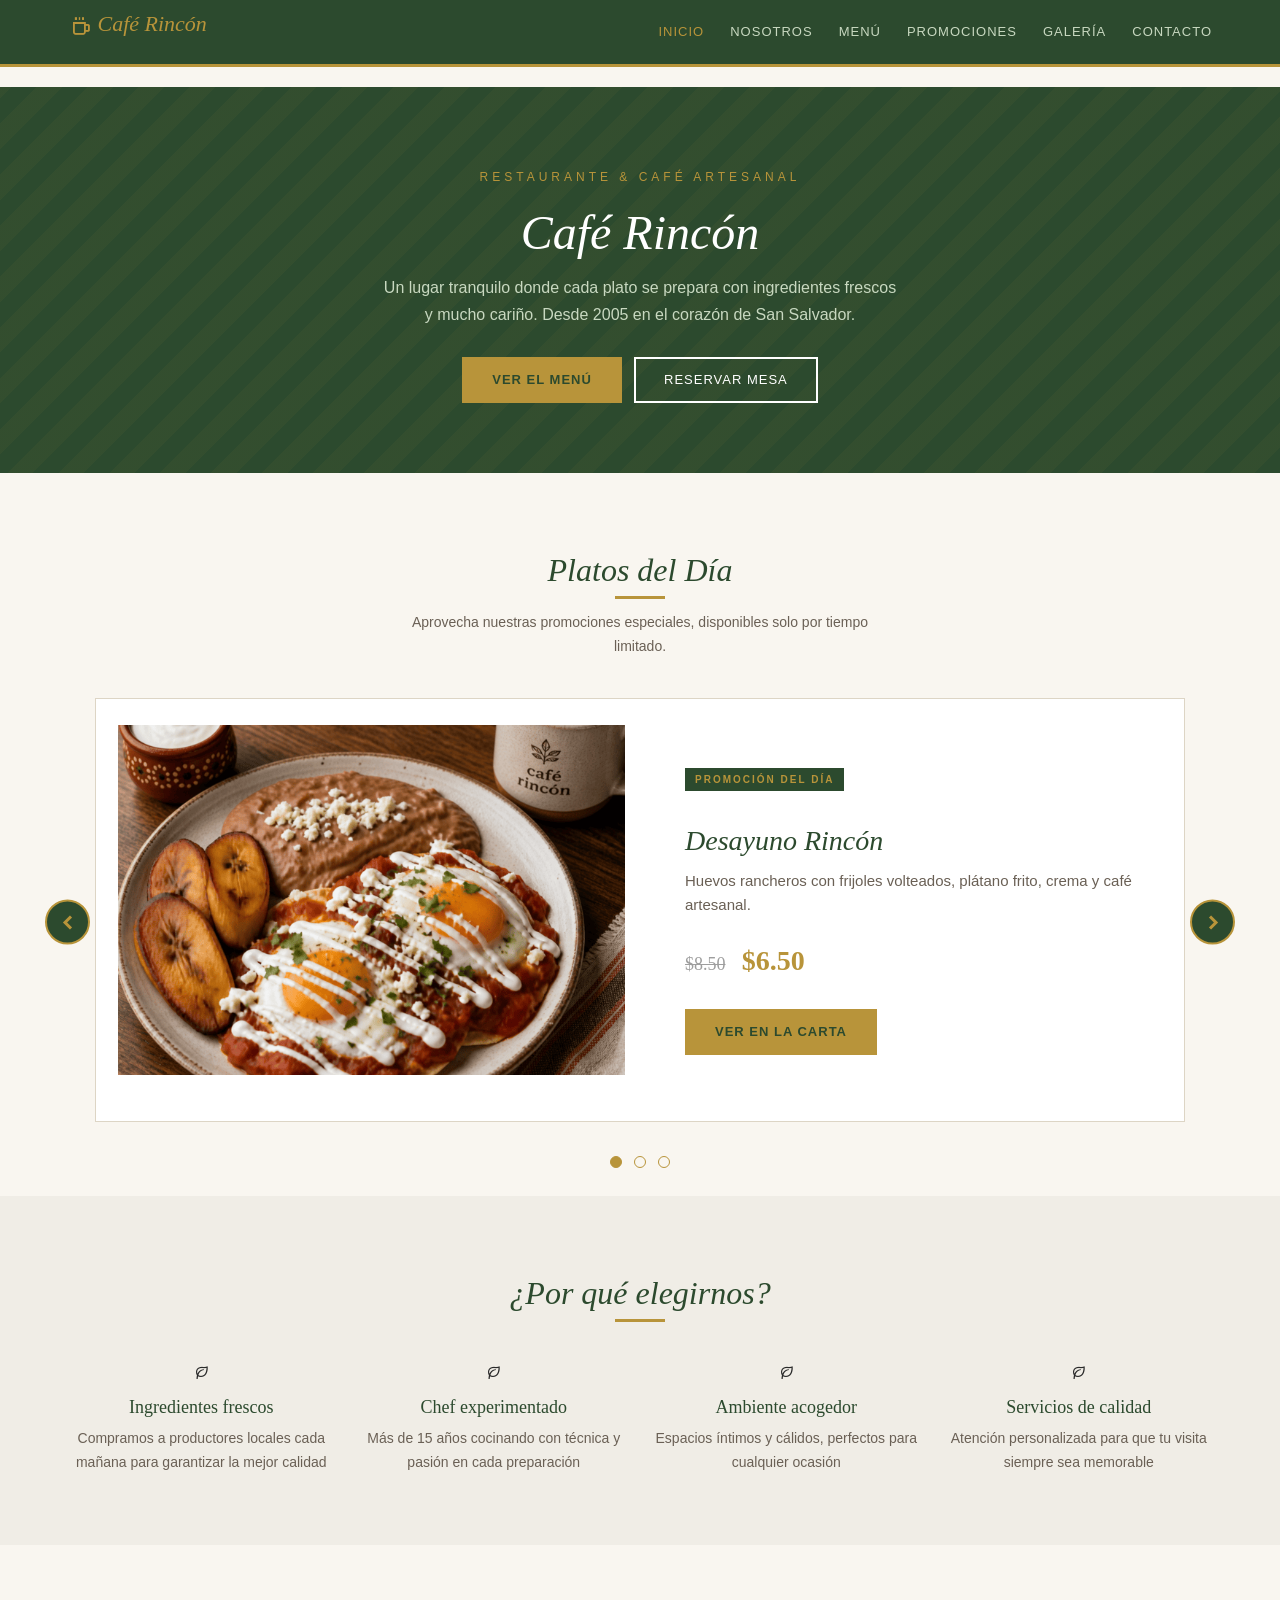
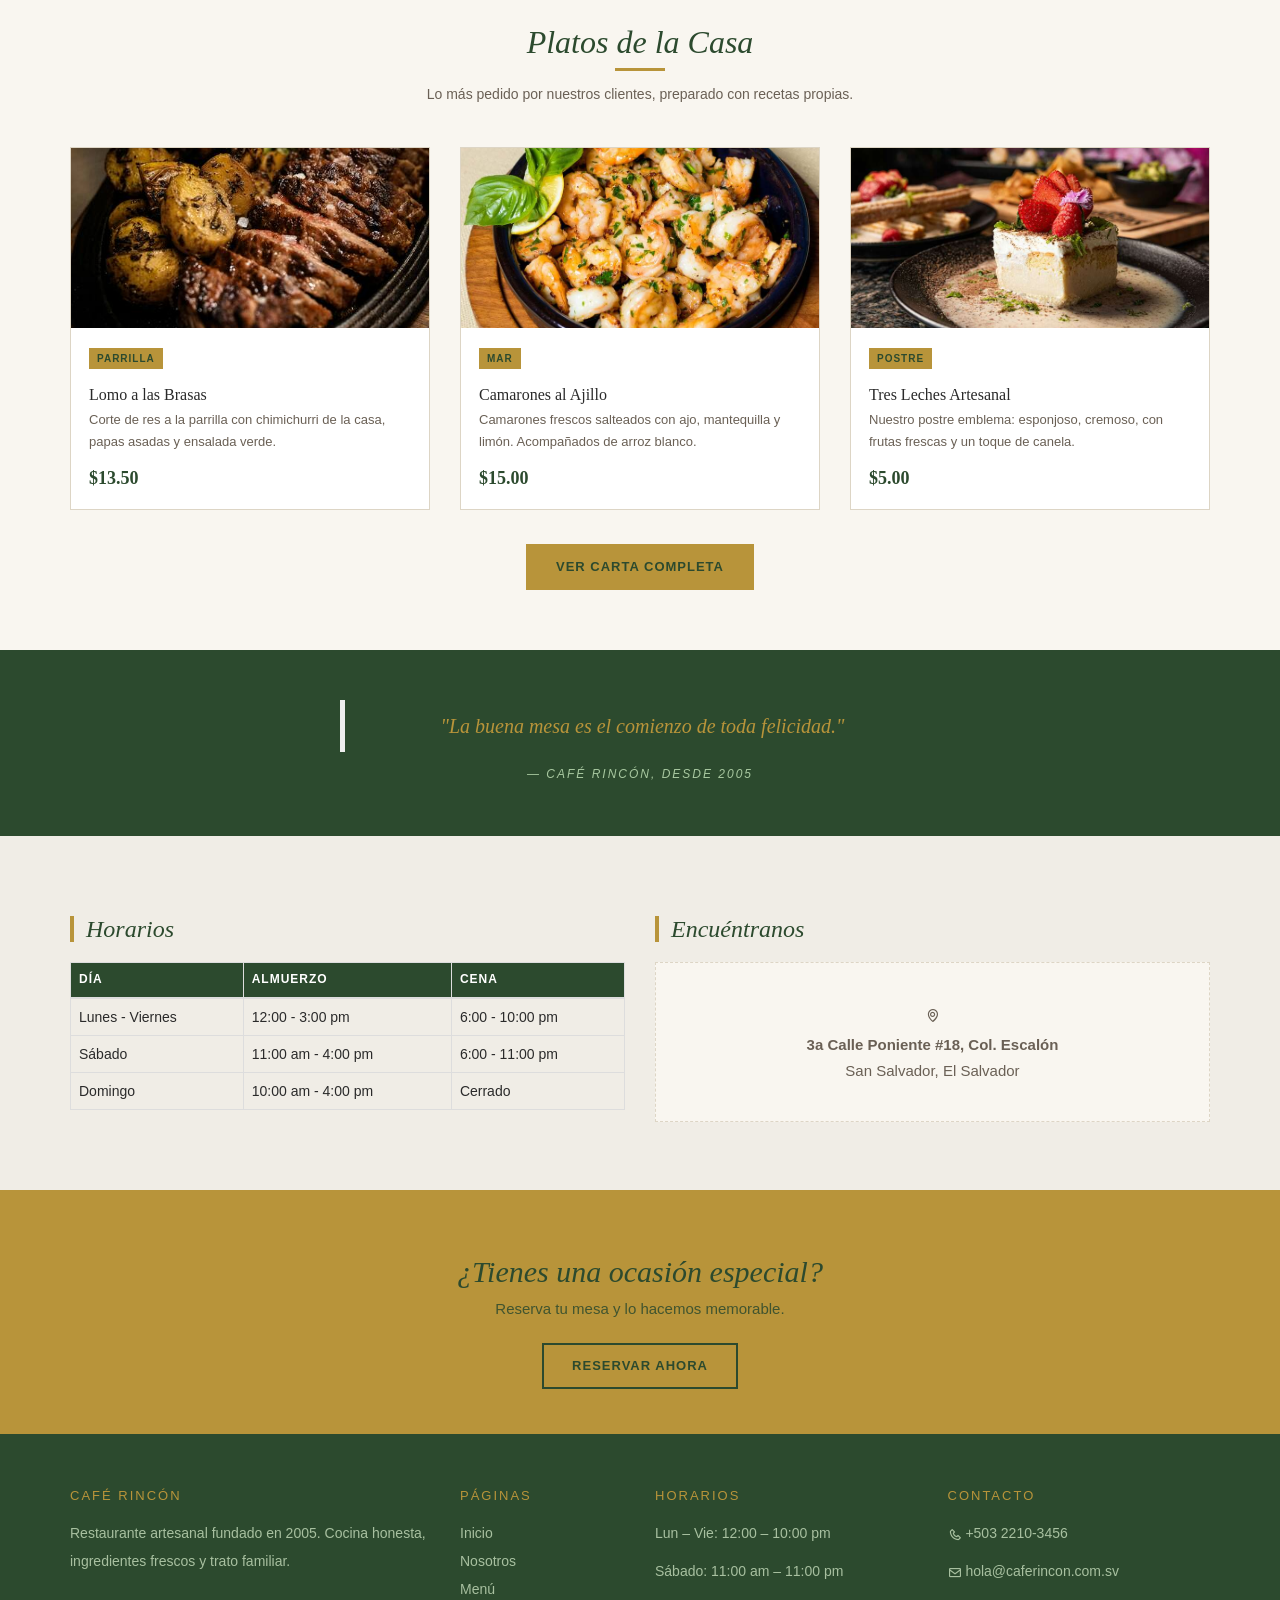
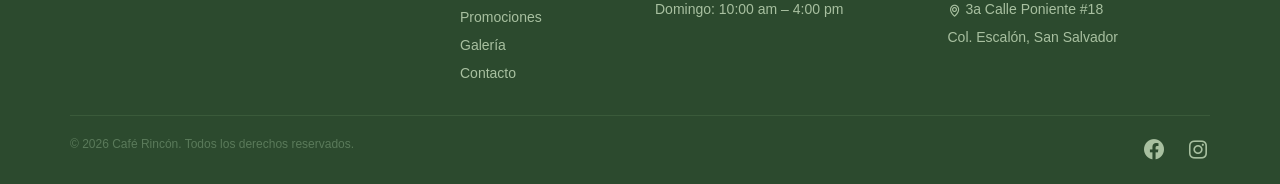
==== commit 726bd7b6: "Fix de mi parte + nosotros Fix de mi parte + nosotros" ====
--- a/Proyecto LME/Cafe_Rincon/vista/index.html
+++ b/Proyecto LME/Cafe_Rincon/vista/index.html
@@ -116,11 +116,11 @@
 
                 <!-- Controles -->
                 <a class="left carousel-control" href="#carousel-promos" role="button" data-slide="prev">
-                    <span class="glyphicon glyphicon-chevron-left" aria-hidden="true"></span>
+                    <i class='bx bxs-chevron-left' aria-hidden="true"></i>
                     <span class="sr-only">Anterior</span>
                 </a>
                 <a class="right carousel-control" href="#carousel-promos" role="button" data-slide="next">
-                    <span class="glyphicon glyphicon-chevron-right" aria-hidden="true"></span>
+                    <i class='bx bxs-chevron-right' aria-hidden="true"></i>
                     <span class="sr-only">Siguiente</span>
                 </a>
             </div>
--- a/Proyecto LME/Cafe_Rincon/css/style.css
+++ b/Proyecto LME/Cafe_Rincon/css/style.css
@@ -557,6 +557,7 @@
     font-size: 54px;
     color: #fff;
     margin-bottom: 16px;
+    background-color: #E6EBE4;
 }
 
 .card-instalacion-banner.verde {
@@ -1127,19 +1128,16 @@
     color: #B8943A !important;
     background-image: none !important;
     filter: none !important;
-}
-
-#carousel-promos .carousel-control.left .glyphicon,
-#carousel-promos .carousel-control.right .glyphicon {
-    position: absolute;
-    top: 50%;
-    left: 50%;
-    transform: translate(-50%, -50%);
-    margin: 0;
-    padding: 0;
-    font-size: 18px;
-    text-align: center;
-    vertical-align: middle;
+    /* Centrado con Flexbox */
+    display: flex !important;
+    align-items: center !important;
+    justify-content: center !important;
+}
+
+#carousel-promos .carousel-control.left .bx,
+#carousel-promos .carousel-control.right .bx {
+    font-size: 24px;
+    line-height: 1;
 }
 
 #carousel-promos .carousel-control.left:hover,
@@ -1160,4 +1158,75 @@
     .precio-original, .precio-promo { display: block; margin: 5px 0; }
 }
 
+/* Imagenes de historia - primeros años */
+.g-item .slot,
+.card-instalacion-banner {
+    background-color: #E6EBE4;
+}
+
+.g-item .slot.slot-historia-1,
+.card-instalacion-banner.slot-historia-1 {
+    background-image: url('../img/historia/primera-sucursal.png');
+    background-size: cover;
+    background-position: center;
+}
+
+.g-item .slot.slot-historia-2,
+.card-instalacion-banner.slot-historia-2 {
+    background-image: url('../img/historia/fundadores.png');
+    background-size: cover;
+    background-position: center;
+}
+
+.g-item .slot.slot-historia-3,
+.card-instalacion-banner.slot-historia-3 {
+    background-image: url('../img/historia/primera-cocina.png');
+    background-size: cover;
+    background-position: center;
+}
+
+/* Imagenes de instalaciones actuales */
+.card-instalacion-banner.salon-hoy {
+    background-image: url('../img/instalaciones/salon-principal.png');
+    background-size: cover;
+    background-position: center;
+}
+
+.card-instalacion-banner.terraza-hoy {
+    background-image: url('../img/instalaciones/terraza.png');
+    background-size: cover;
+    background-position: center;
+}
+
+.card-instalacion-banner.cocina-hoy {
+    background-image: url('../img/instalaciones/cocina.png');
+    background-size: cover;
+    background-position: center;
+}
+
+/* Primera sucursal destacada */
+.img-historia-destacada {
+    width: 100%;
+    min-height: 350px;
+    background-color: #E6EBE4;
+    background-image: url('../img/historia/sucursal-centro.png');
+    background-size: cover;
+    background-position: center;
+}
+
+/* Lightbox estilos */
+[data-img] {
+    cursor: pointer;
+}
+
+.modal-lightbox {
+    background: transparent;
+    box-shadow: none;
+    border: none;
+}
+
+.modal-lightbox .modal-body {
+    position: relative;
+}
+
 /* Fin de estilos */
